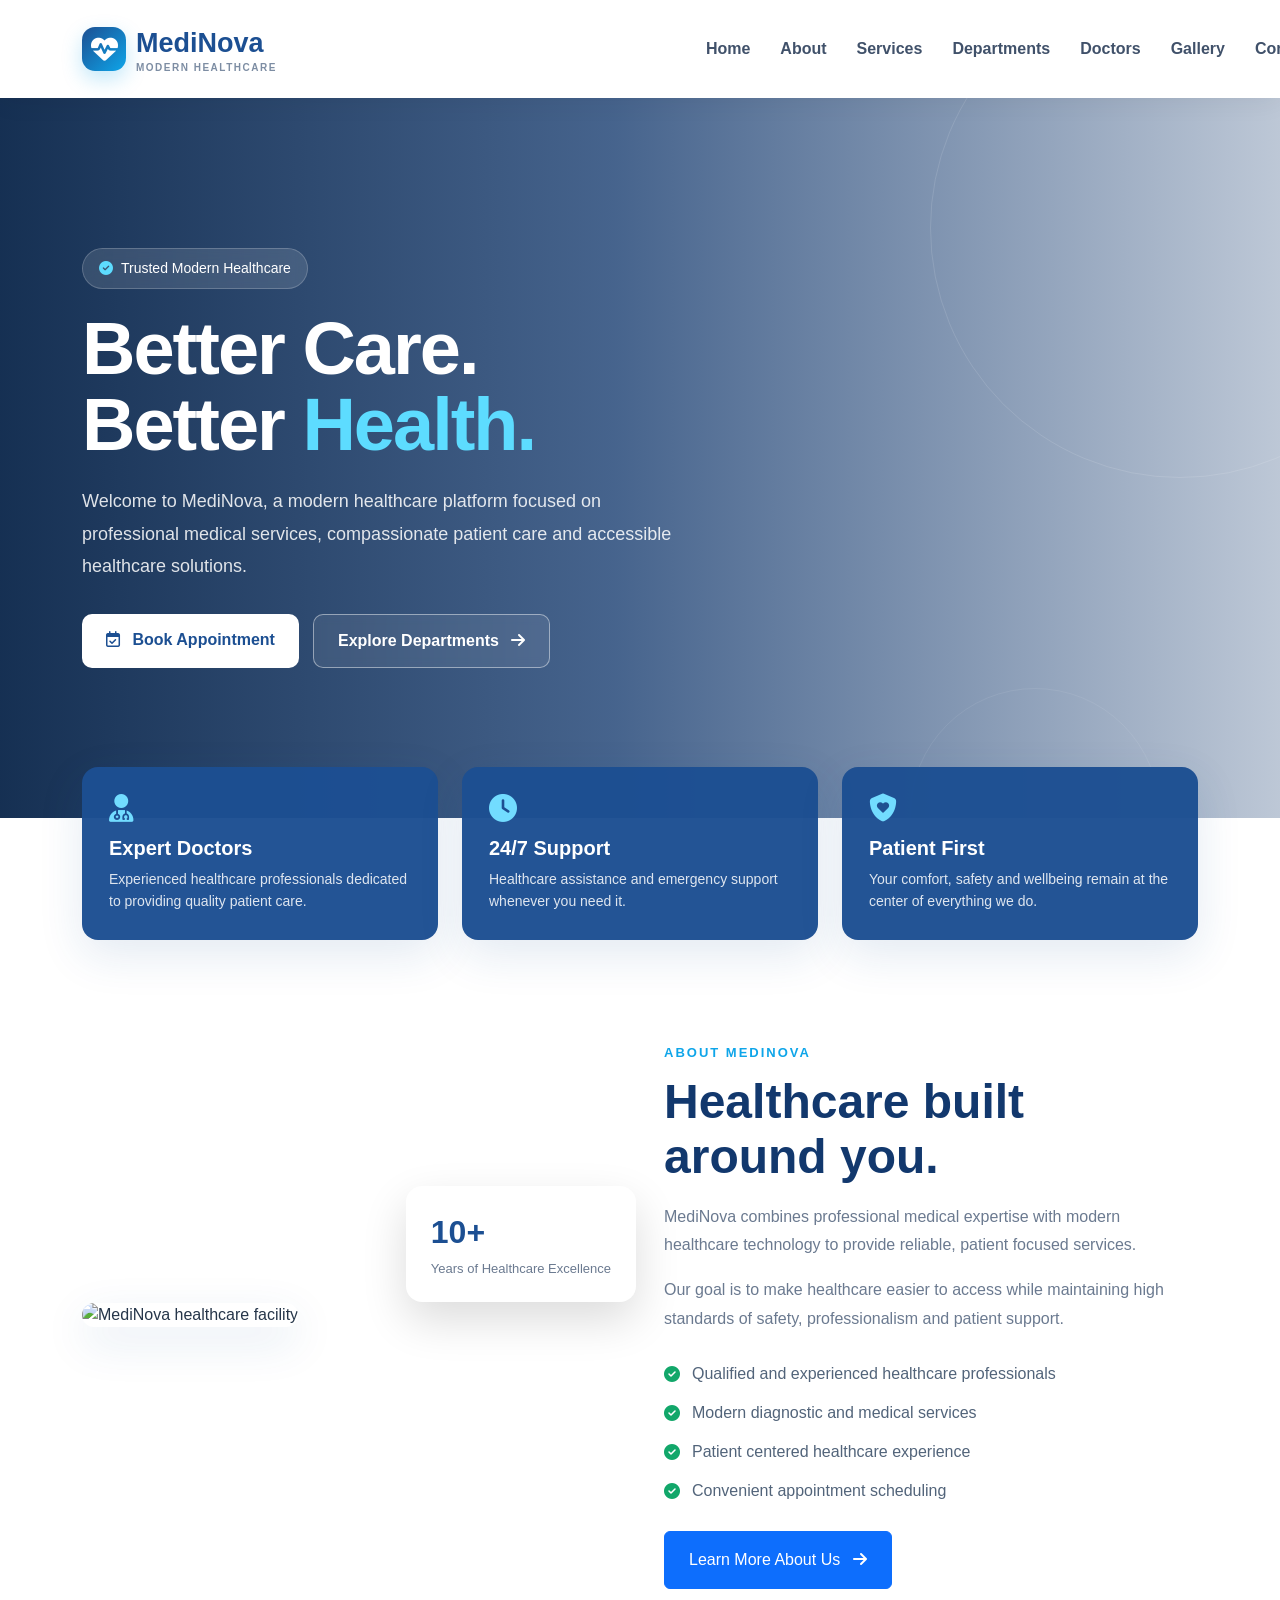
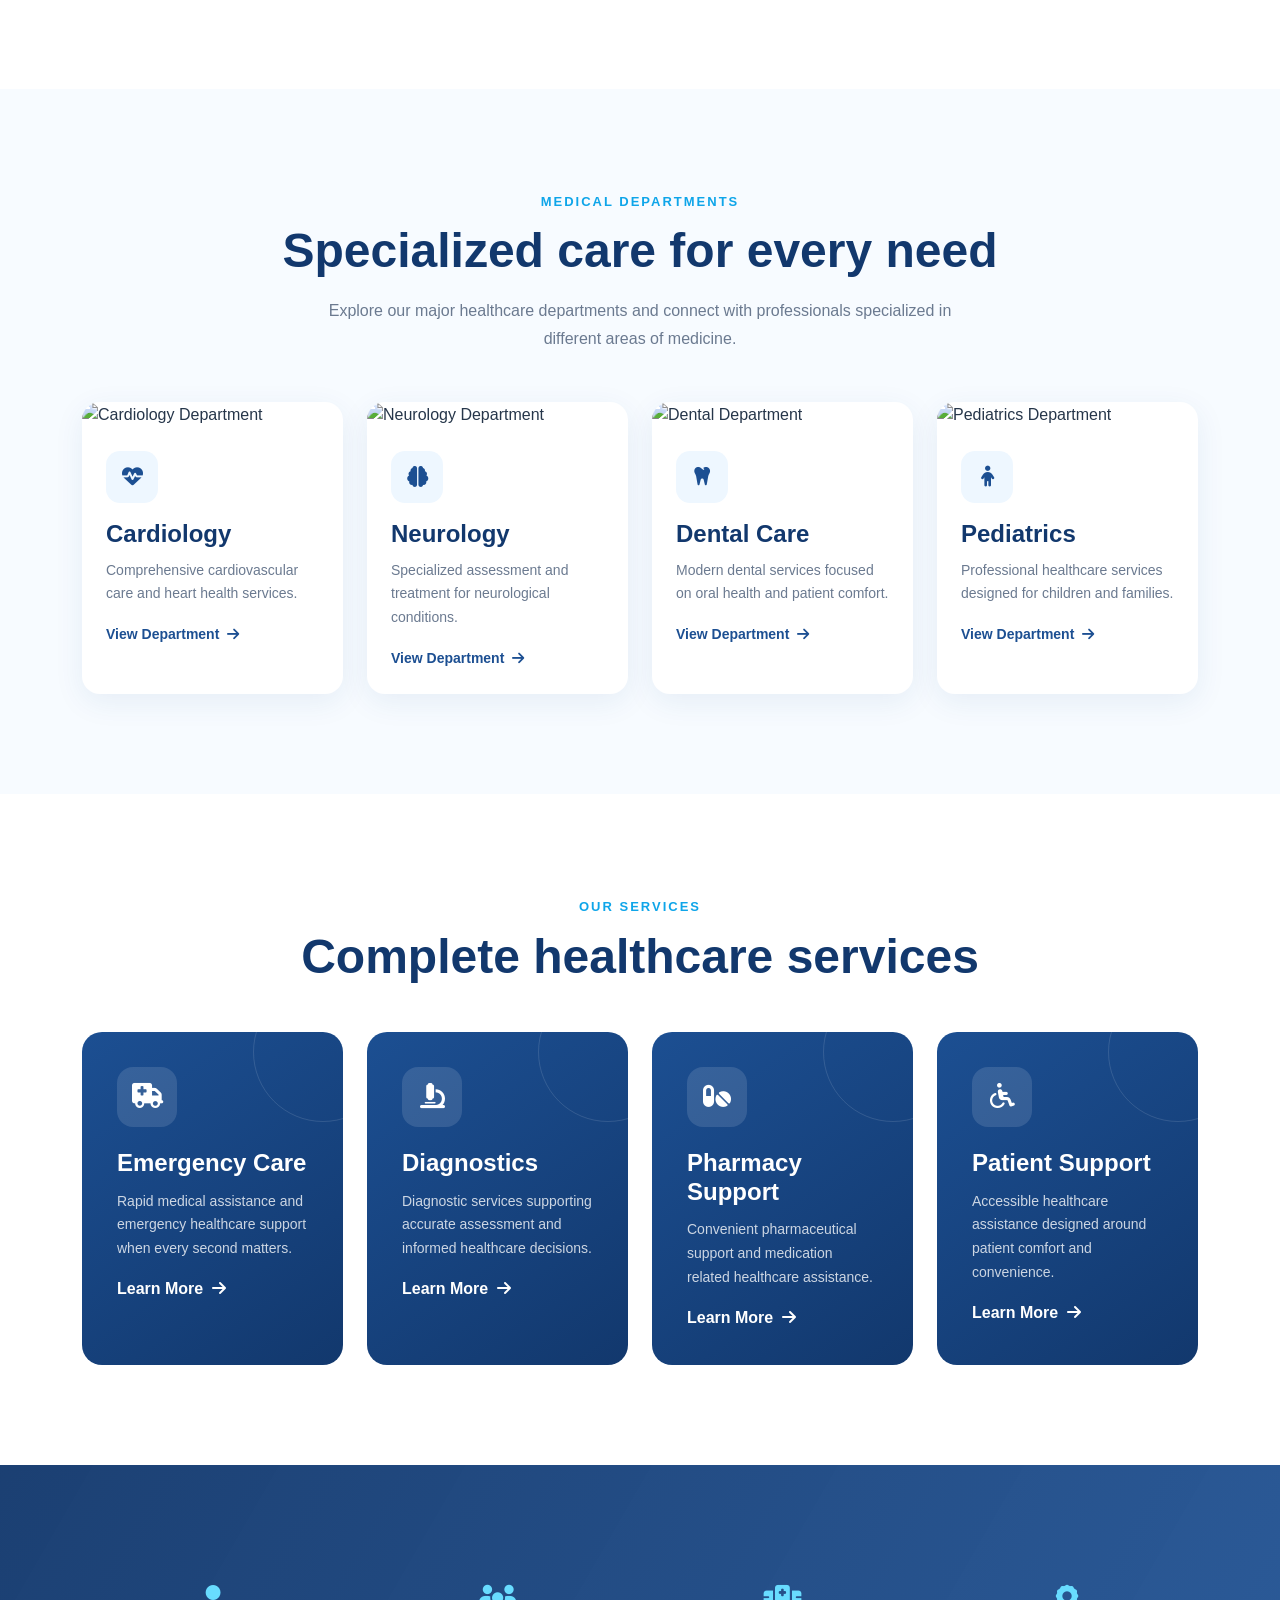
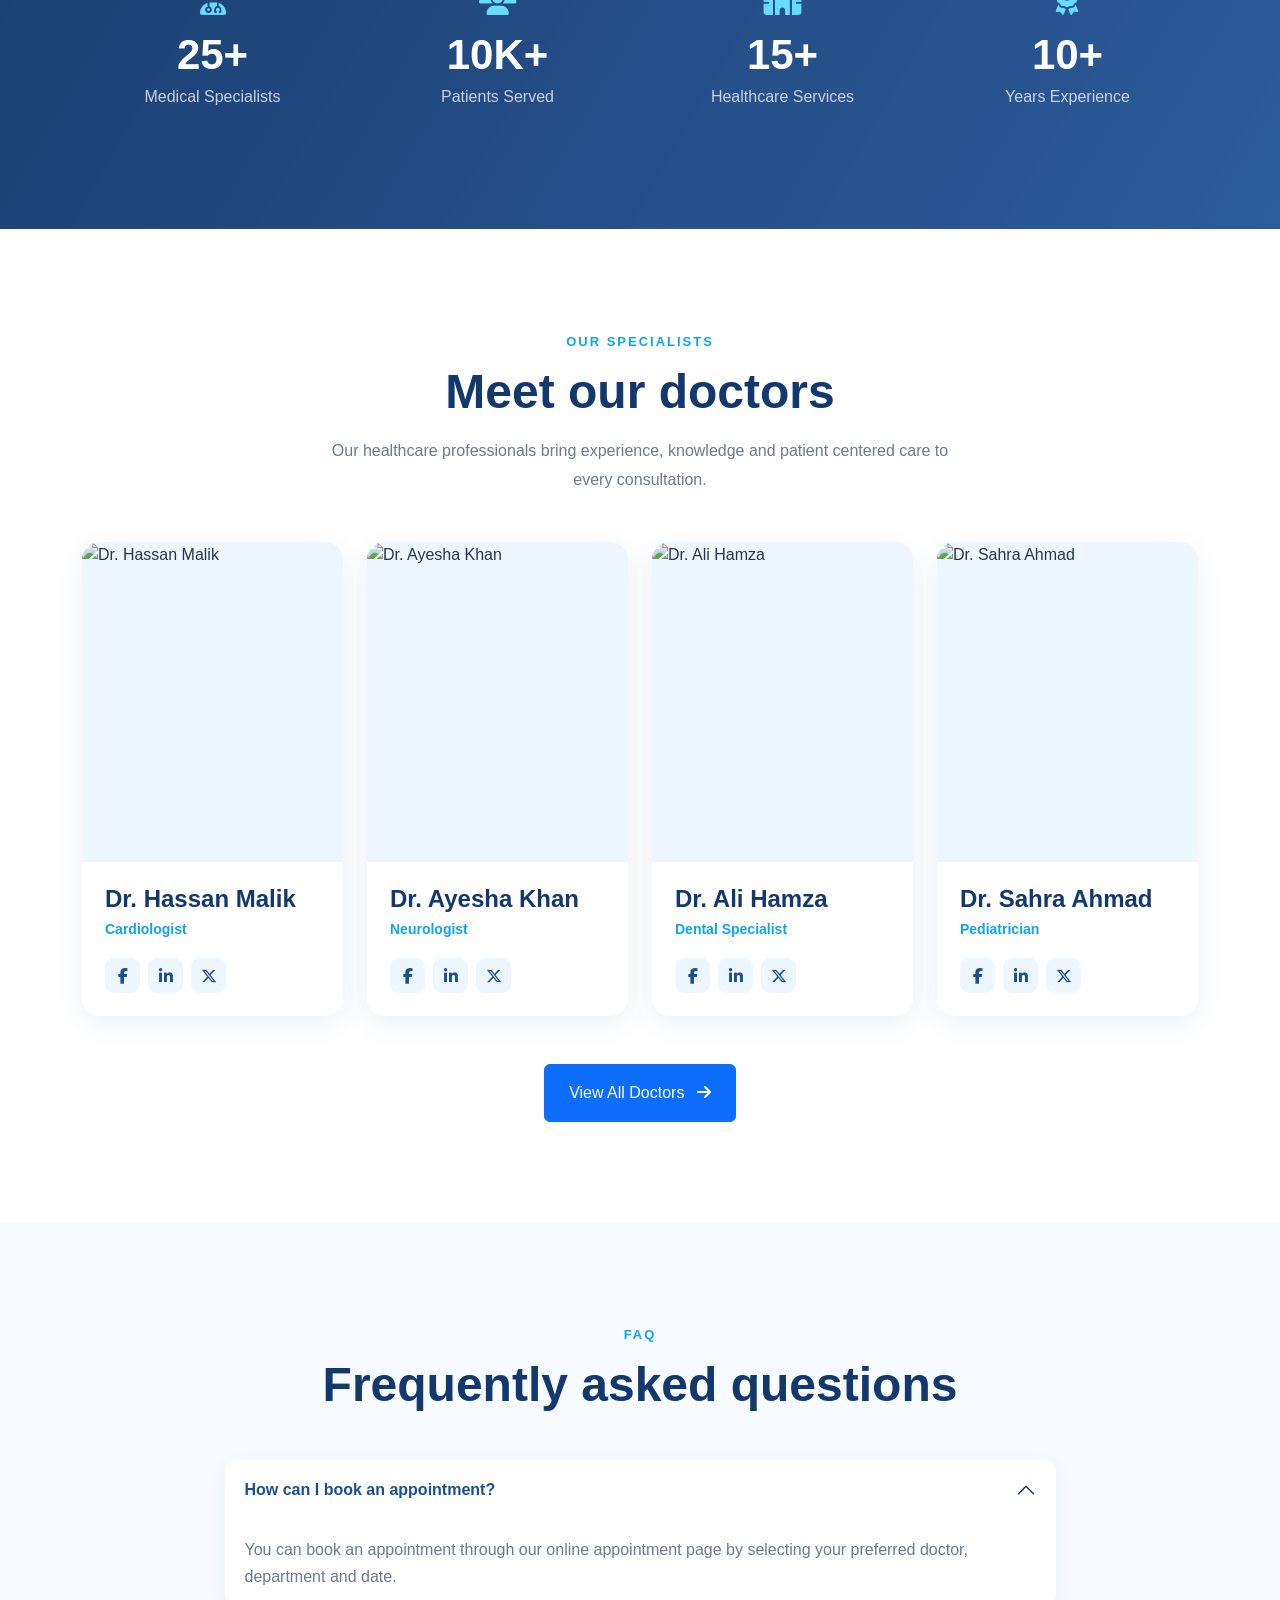
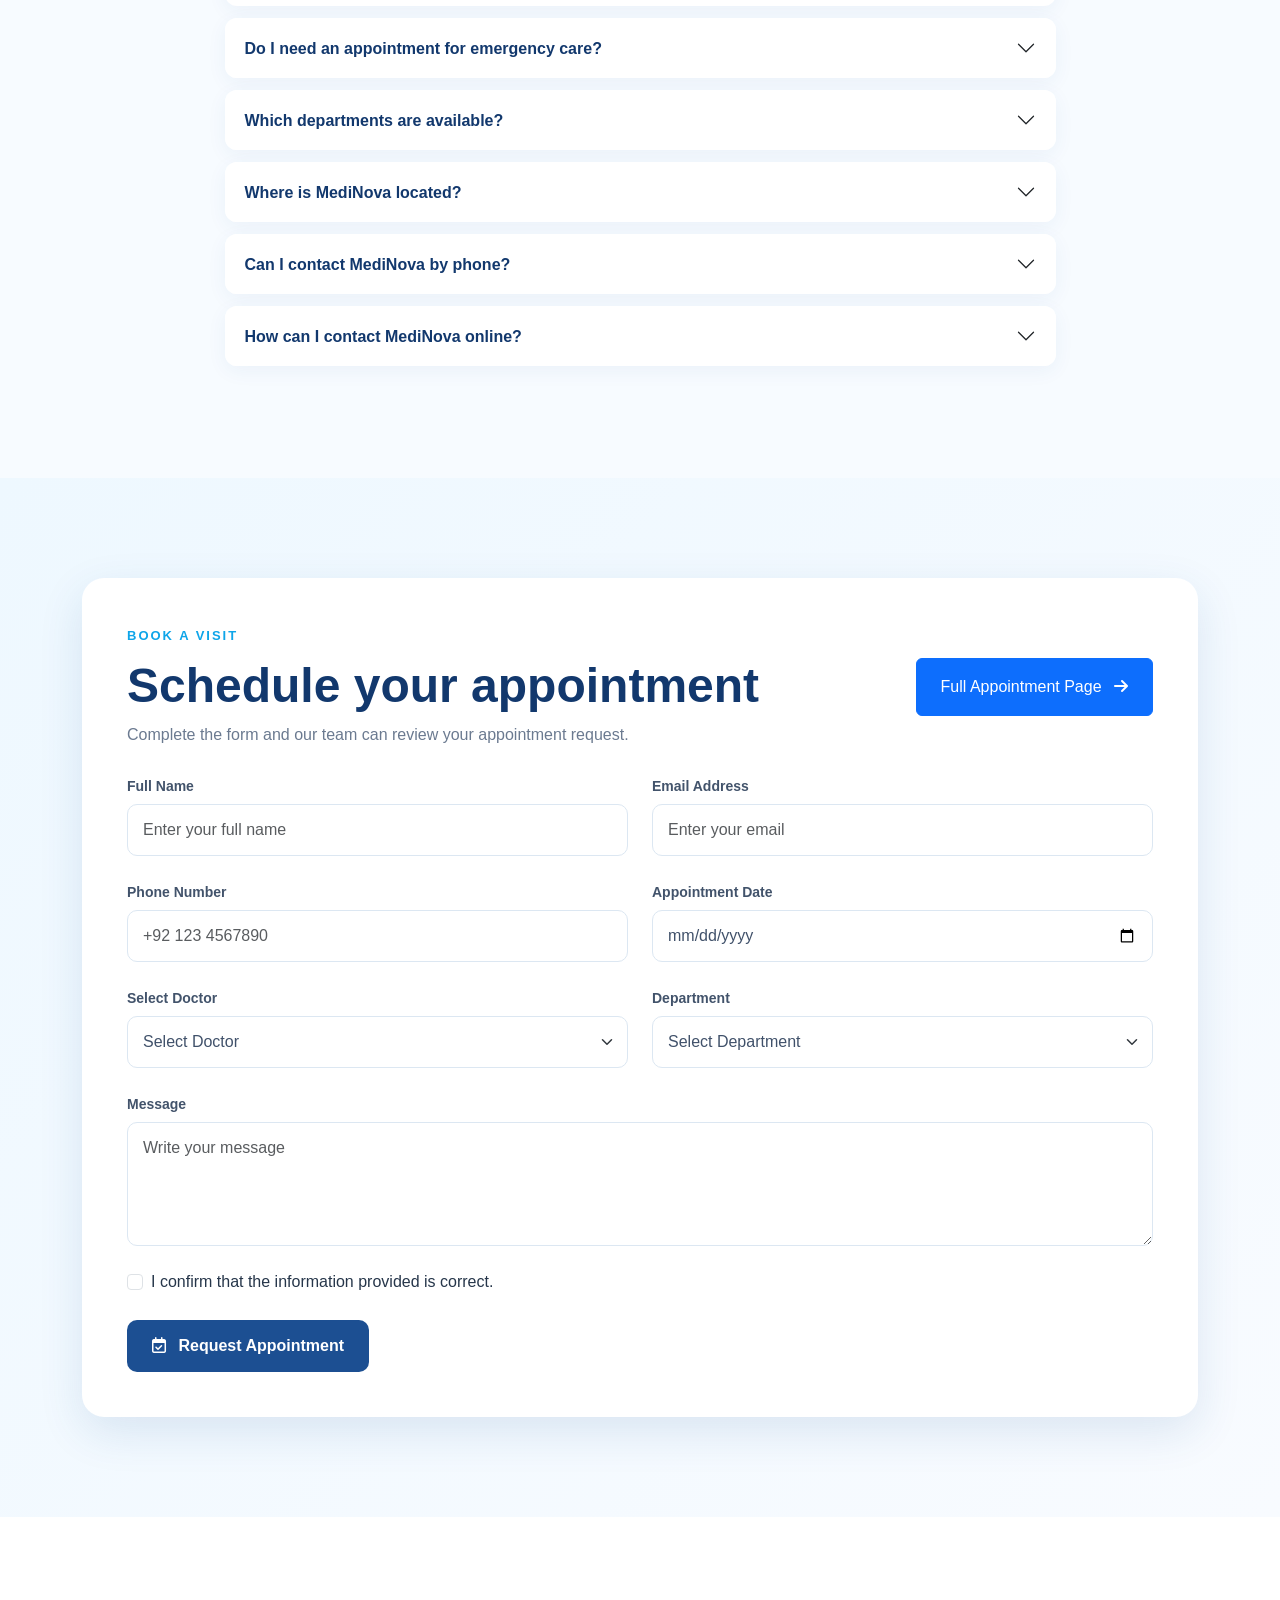
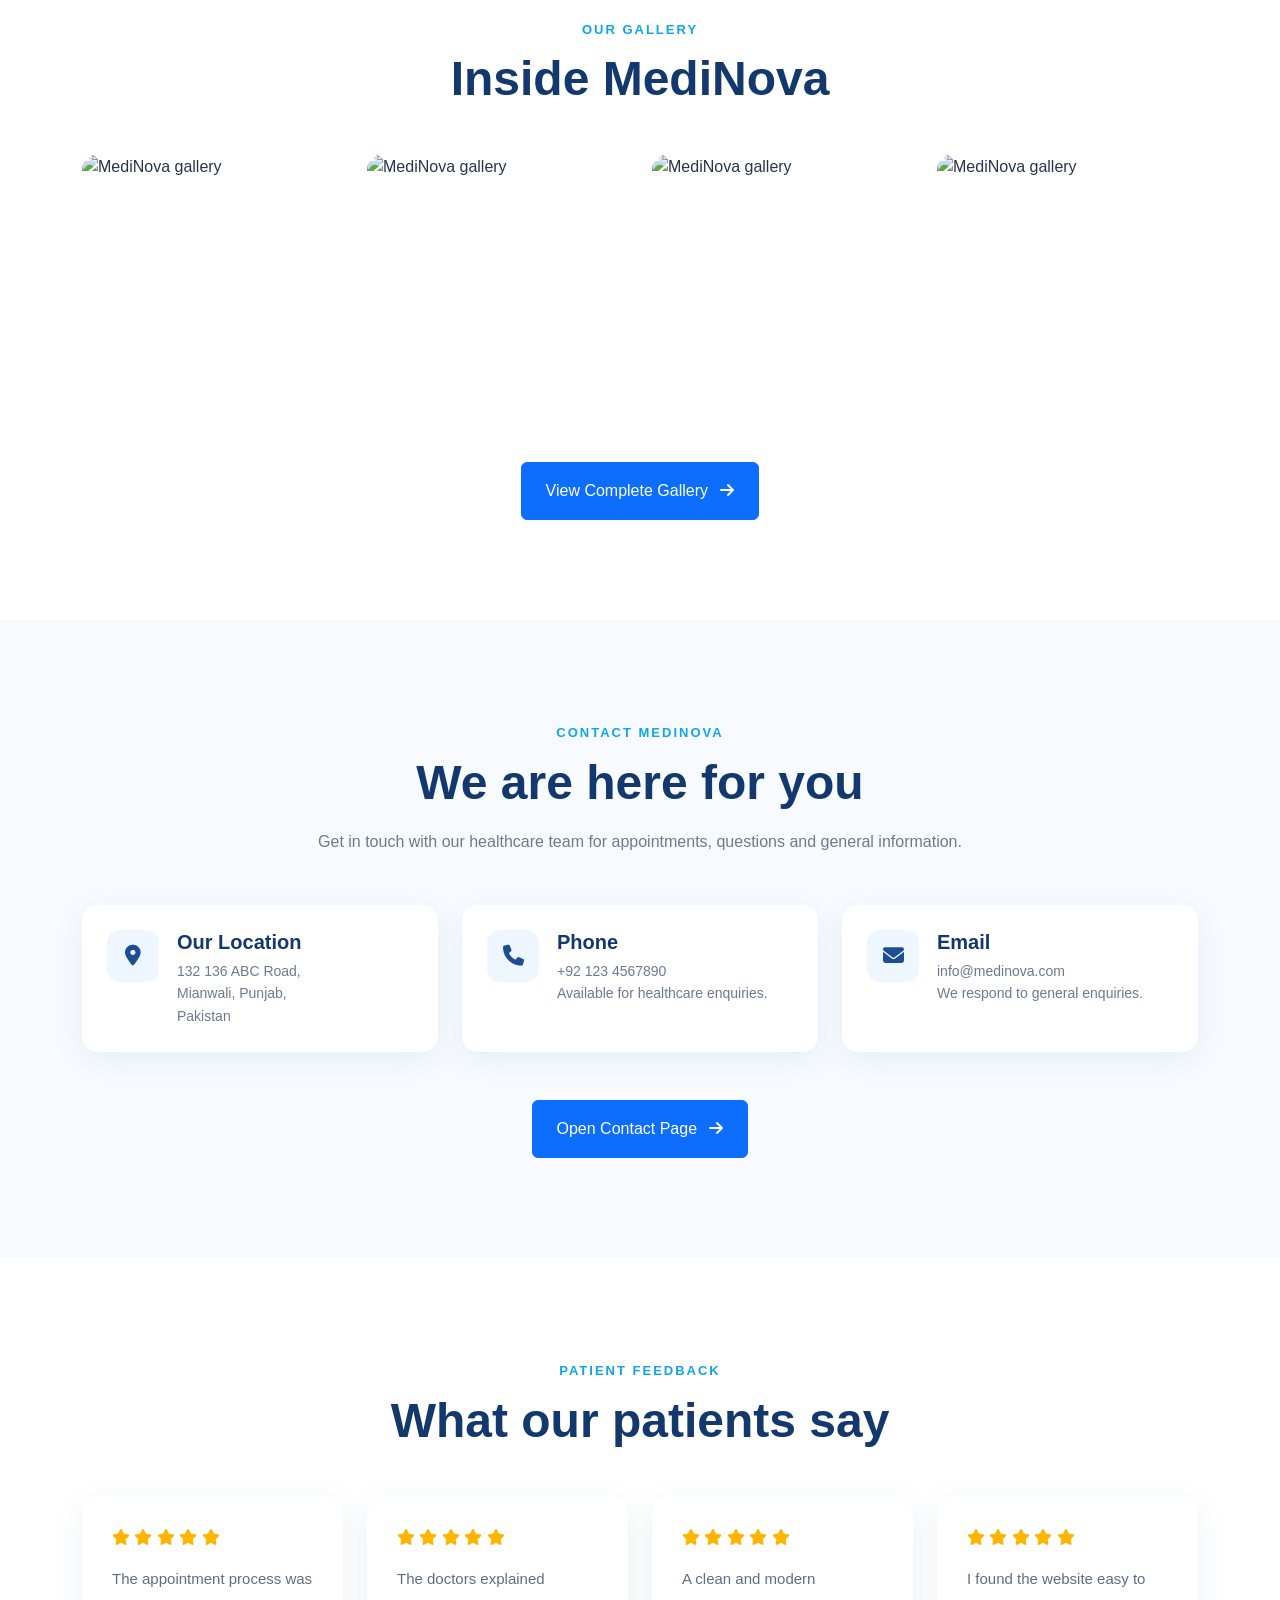
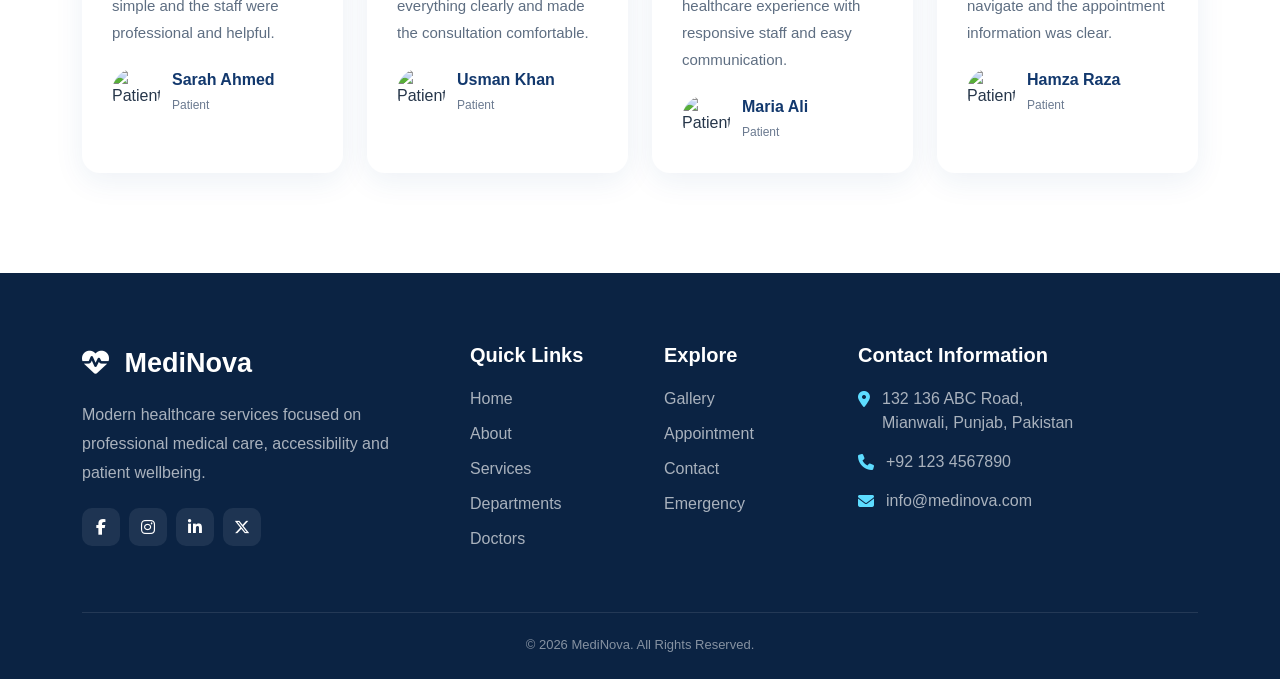
==== index.html @ da80a7ec "Add files via upload" ====
<!doctype html>
<html lang="en">

<head>
  <meta charset="utf-8">
  <meta name="viewport" content="width=device-width, initial-scale=1">

  <title>MediNova | Modern Healthcare & Medical Services</title>

  <link rel="stylesheet" href="./style.css">

  <!-- Bootstrap -->
  <link
    href="https://cdn.jsdelivr.net/npm/bootstrap@5.3.3/dist/css/bootstrap.min.css"
    rel="stylesheet">

  <!-- Font Awesome -->
  <link
    rel="stylesheet"
    href="https://cdnjs.cloudflare.com/ajax/libs/font-awesome/6.7.2/css/all.min.css">

  <style>
    :root {
      --primary: #1c4f92;
      --primary-dark: #12386d;
      --secondary: #0ea5e9;
      --light-blue: #eef7ff;
      --text: #26364a;
      --muted: #6b7a90;
      --white: #ffffff;
      --shadow: 0 15px 45px rgba(28, 79, 146, 0.12);
    }

    * {
      scroll-behavior: smooth;
    }

    body {
      font-family: Arial, Helvetica, sans-serif;
      color: var(--text);
      background: #fff;
      overflow-x: hidden;
    }

    a {
      text-decoration: none;
    }

    /* =========================
       NAVBAR
    ========================= */

    .navbar {
      background: rgba(255, 255, 255, 0.96);
      backdrop-filter: blur(15px);
      box-shadow: 0 4px 25px rgba(0, 0, 0, 0.06);
      padding: 14px 0;
      position: sticky;
      top: 0;
      z-index: 9999;
    }

    .navbar-brand {
      font-size: 27px;
      font-weight: 800;
      color: var(--primary) !important;
      display: flex;
      align-items: center;
      gap: 10px;
    }

    .navbar-brand i {
      width: 44px;
      height: 44px;
      display: flex;
      align-items: center;
      justify-content: center;
      background: linear-gradient(135deg, var(--primary), var(--secondary));
      color: white;
      border-radius: 13px;
      box-shadow: 0 8px 20px rgba(14, 165, 233, 0.25);
    }

    .brand-subtitle {
      display: block;
      font-size: 10px;
      color: #7d8da3;
      letter-spacing: 1.5px;
      text-transform: uppercase;
      margin-top: -4px;
    }

    .navbar-nav {
      align-items: center;
      gap: 4px;
    }

    .nav-link {
      color: #40516a !important;
      font-weight: 600;
      padding: 10px 13px !important;
      border-radius: 10px;
      transition: 0.3s;
    }

    .nav-link:hover {
      color: var(--primary) !important;
      background: var(--light-blue);
    }

    .nav-appointment {
      background: var(--primary);
      color: white !important;
      padding: 11px 18px !important;
      border-radius: 10px;
      margin-left: 6px;
      box-shadow: 0 8px 20px rgba(28, 79, 146, 0.2);
    }

    .nav-appointment:hover {
      background: var(--primary-dark);
      color: white !important;
      transform: translateY(-2px);
    }

    .navbar-toggler {
      border: 1px solid #d7e4f2;
      padding: 8px 10px;
    }

    .navbar-toggler:focus {
      box-shadow: none;
    }

    /* =========================
       HERO
    ========================= */

    .hero-section {
      min-height: 720px;
      position: relative;
      display: flex;
      align-items: center;
      background:
        linear-gradient(
          90deg,
          rgba(7, 35, 72, 0.94) 0%,
          rgba(18, 56, 109, 0.78) 48%,
          rgba(18, 56, 109, 0.28) 100%
        ),
        url("./images/hero.jpg") center center / cover no-repeat;
      overflow: hidden;
    }

    .hero-section::before {
      content: "";
      position: absolute;
      width: 500px;
      height: 500px;
      border: 1px solid rgba(255, 255, 255, 0.12);
      border-radius: 50%;
      right: -150px;
      top: -120px;
      animation: rotateCircle 20s linear infinite;
    }

    .hero-section::after {
      content: "";
      position: absolute;
      width: 250px;
      height: 250px;
      border: 1px solid rgba(255, 255, 255, 0.08);
      border-radius: 50%;
      right: 120px;
      bottom: -120px;
    }

    @keyframes rotateCircle {
      from {
        transform: rotate(0deg);
      }

      to {
        transform: rotate(360deg);
      }
    }

    .hero-content {
      position: relative;
      z-index: 3;
      max-width: 700px;
      color: white;
      animation: heroContent 1s ease;
    }

    @keyframes heroContent {
      from {
        opacity: 0;
        transform: translateY(35px);
      }

      to {
        opacity: 1;
        transform: translateY(0);
      }
    }

    .hero-badge {
      display: inline-flex;
      align-items: center;
      gap: 8px;
      background: rgba(255, 255, 255, 0.12);
      border: 1px solid rgba(255, 255, 255, 0.2);
      padding: 9px 16px;
      border-radius: 50px;
      margin-bottom: 22px;
      backdrop-filter: blur(10px);
      font-size: 14px;
    }

    .hero-badge i {
      color: #5ddcff;
    }

    .hero-title {
      font-size: clamp(42px, 6vw, 74px);
      line-height: 1.03;
      font-weight: 800;
      margin-bottom: 22px;
      letter-spacing: -2px;
    }

    .hero-title span {
      color: #5ddcff;
    }

    .hero-text {
      font-size: 18px;
      line-height: 1.8;
      color: rgba(255, 255, 255, 0.86);
      max-width: 620px;
      margin-bottom: 32px;
    }

    .hero-buttons {
      display: flex;
      flex-wrap: wrap;
      gap: 14px;
    }

    .btn-primary-custom {
      background: white;
      color: var(--primary);
      border: none;
      padding: 14px 24px;
      border-radius: 10px;
      font-weight: 700;
      transition: 0.3s;
    }

    .btn-primary-custom:hover {
      background: #eaf7ff;
      color: var(--primary-dark);
      transform: translateY(-3px);
    }

    .btn-outline-custom {
      background: rgba(255, 255, 255, 0.08);
      color: white;
      border: 1px solid rgba(255, 255, 255, 0.45);
      padding: 14px 24px;
      border-radius: 10px;
      font-weight: 700;
      transition: 0.3s;
      backdrop-filter: blur(5px);
    }

    .btn-outline-custom:hover {
      background: white;
      color: var(--primary);
      transform: translateY(-3px);
    }

    /* =========================
       HERO INFO CARDS
    ========================= */

    .hero-info-area {
      position: relative;
      z-index: 4;
      margin-top: -75px;
    }

    .hero-info-card {
      background: rgba(28, 79, 146, 0.97);
      color: white;
      padding: 27px;
      min-height: 150px;
      border-radius: 16px;
      box-shadow: var(--shadow);
      transition: 0.35s;
      height: 100%;
    }

    .hero-info-card:hover {
      transform: translateY(-8px);
      box-shadow: 0 22px 45px rgba(28, 79, 146, 0.22);
    }

    .hero-info-card i {
      font-size: 28px;
      margin-bottom: 14px;
      color: #72dcff;
    }

    .hero-info-card h5 {
      font-weight: 700;
      margin-bottom: 8px;
    }

    .hero-info-card p {
      margin: 0;
      opacity: 0.85;
      font-size: 14px;
      line-height: 1.6;
    }

    /* =========================
       GENERAL SECTIONS
    ========================= */

    .section-padding {
      padding: 100px 0;
    }

    .section-label {
      display: inline-block;
      color: var(--secondary);
      font-weight: 800;
      text-transform: uppercase;
      letter-spacing: 2px;
      font-size: 13px;
      margin-bottom: 12px;
    }

    .section-title {
      color: var(--primary-dark);
      font-size: clamp(32px, 4vw, 48px);
      font-weight: 800;
      line-height: 1.15;
      margin-bottom: 18px;
    }

    .section-text {
      color: var(--muted);
      line-height: 1.8;
      font-size: 16px;
    }

    /* =========================
       ABOUT
    ========================= */

    .about-image {
      position: relative;
    }

    .about-image img {
      width: 100%;
      height: 560px;
      object-fit: cover;
      border-radius: 22px;
      box-shadow: var(--shadow);
    }

    .experience-card {
      position: absolute;
      bottom: 25px;
      right: -20px;
      background: white;
      padding: 22px 25px;
      border-radius: 16px;
      box-shadow: 0 18px 45px rgba(0, 0, 0, 0.14);
    }

    .experience-card strong {
      display: block;
      color: var(--primary);
      font-size: 32px;
    }

    .experience-card span {
      color: var(--muted);
      font-size: 13px;
    }

    .about-list {
      list-style: none;
      padding: 0;
      margin: 28px 0;
    }

    .about-list li {
      display: flex;
      gap: 12px;
      margin-bottom: 15px;
      color: #52647a;
    }

    .about-list i {
      color: #12a76a;
      margin-top: 4px;
    }

    /* =========================
       DEPARTMENTS
    ========================= */

    .department-section {
      background: #f7fbff;
    }

    .department-card {
      background: white;
      border-radius: 18px;
      overflow: hidden;
      box-shadow: 0 8px 30px rgba(28, 79, 146, 0.08);
      transition: 0.35s;
      height: 100%;
    }

    .department-card:hover {
      transform: translateY(-10px);
      box-shadow: 0 20px 45px rgba(28, 79, 146, 0.15);
    }

    .department-card img {
      width: 100%;
      height: 220px;
      object-fit: cover;
    }

    .department-body {
      padding: 24px;
    }

    .department-icon {
      width: 52px;
      height: 52px;
      display: flex;
      align-items: center;
      justify-content: center;
      background: var(--light-blue);
      color: var(--primary);
      border-radius: 14px;
      font-size: 21px;
      margin-bottom: 17px;
    }

    .department-body h4 {
      font-weight: 800;
      color: var(--primary-dark);
      margin-bottom: 10px;
    }

    .department-body p {
      color: var(--muted);
      line-height: 1.7;
      font-size: 14px;
    }

    .read-more {
      color: var(--primary);
      font-weight: 700;
      font-size: 14px;
    }

    /* =========================
       SERVICES
    ========================= */

    .service-card {
      background: linear-gradient(145deg, #1c4f92, #12386d);
      color: white;
      padding: 35px;
      border-radius: 20px;
      min-height: 260px;
      transition: 0.35s;
      position: relative;
      overflow: hidden;
      height: 100%;
    }

    .service-card::before {
      content: "";
      position: absolute;
      width: 140px;
      height: 140px;
      border: 1px solid rgba(255, 255, 255, 0.12);
      border-radius: 50%;
      right: -50px;
      top: -50px;
    }

    .service-card:hover {
      transform: translateY(-8px);
      box-shadow: 0 20px 45px rgba(28, 79, 146, 0.22);
    }

    .service-icon {
      width: 60px;
      height: 60px;
      border-radius: 16px;
      background: rgba(255, 255, 255, 0.12);
      display: flex;
      align-items: center;
      justify-content: center;
      font-size: 25px;
      margin-bottom: 22px;
    }

    .service-card h4 {
      font-weight: 800;
      margin-bottom: 12px;
    }

    .service-card p {
      color: rgba(255, 255, 255, 0.78);
      line-height: 1.7;
      font-size: 14px;
    }

    /* =========================
       DOCTORS
    ========================= */

    .doctor-card {
      background: white;
      border-radius: 18px;
      overflow: hidden;
      box-shadow: 0 8px 30px rgba(28, 79, 146, 0.08);
      transition: 0.35s;
      height: 100%;
    }

    .doctor-card:hover {
      transform: translateY(-8px);
      box-shadow: 0 20px 45px rgba(28, 79, 146, 0.16);
    }

    .doctor-image {
      height: 320px;
      overflow: hidden;
      background: #eef6ff;
    }

    .doctor-image img {
      width: 100%;
      height: 100%;
      object-fit: cover;
      transition: 0.5s;
    }

    .doctor-card:hover .doctor-image img {
      transform: scale(1.06);
    }

    .doctor-body {
      padding: 23px;
    }

    .doctor-body h4 {
      color: var(--primary-dark);
      font-weight: 800;
      margin-bottom: 5px;
    }

    .doctor-specialty {
      color: var(--secondary);
      font-size: 14px;
      font-weight: 700;
    }

    .doctor-social {
      margin-top: 18px;
      display: flex;
      gap: 8px;
    }

    .doctor-social a {
      width: 35px;
      height: 35px;
      display: flex;
      align-items: center;
      justify-content: center;
      border-radius: 9px;
      background: var(--light-blue);
      color: var(--primary);
      transition: 0.3s;
    }

    .doctor-social a:hover {
      background: var(--primary);
      color: white;
    }

    /* =========================
       STATS
    ========================= */

    .stats-section {
      background:
        linear-gradient(
          120deg,
          rgba(18, 56, 109, 0.96),
          rgba(28, 79, 146, 0.93)
        ),
        url("./images/hero.jpg") center / cover;
      color: white;
    }

    .stat-box {
      text-align: center;
      padding: 20px;
    }

    .stat-box i {
      font-size: 30px;
      color: #68dcff;
      margin-bottom: 15px;
    }

    .stat-box h2 {
      font-size: 42px;
      font-weight: 800;
      margin-bottom: 5px;
    }

    .stat-box p {
      margin: 0;
      color: rgba(255, 255, 255, 0.75);
    }

    /* =========================
       FAQ
    ========================= */

    .faq-section {
      background: #f7fbff;
    }

    .accordion-item {
      border: none;
      margin-bottom: 12px;
      border-radius: 12px !important;
      overflow: hidden;
      box-shadow: 0 5px 20px rgba(28, 79, 146, 0.06);
    }

    .accordion-button {
      padding: 20px;
      font-weight: 700;
      color: var(--primary-dark);
      background: white;
    }

    .accordion-button:not(.collapsed) {
      color: var(--primary);
      background: white;
      box-shadow: none;
    }

    .accordion-button:focus {
      box-shadow: none;
    }

    .accordion-body {
      color: var(--muted);
      line-height: 1.7;
    }

    /* =========================
       APPOINTMENT
    ========================= */

    .appointment-section {
      background: linear-gradient(135deg, #eef8ff, #f8fbff);
    }

    .appointment-box {
      background: white;
      border-radius: 22px;
      padding: 45px;
      box-shadow: var(--shadow);
    }

    .form-control,
    .form-select {
      border: 1px solid #dce7f2;
      padding: 13px 15px;
      border-radius: 10px;
      color: #40516a;
    }

    .form-control:focus,
    .form-select:focus {
      border-color: var(--secondary);
      box-shadow: 0 0 0 4px rgba(14, 165, 233, 0.08);
    }

    .form-label {
      font-size: 14px;
      font-weight: 700;
      color: #42536b;
      margin-bottom: 7px;
    }

    .submit-btn {
      border: none;
      background: var(--primary);
      color: white;
      padding: 14px 25px;
      border-radius: 10px;
      font-weight: 700;
      transition: 0.3s;
    }

    .submit-btn:hover {
      background: var(--primary-dark);
      transform: translateY(-2px);
    }

    /* =========================
       GALLERY
    ========================= */

    .gallery-item {
      position: relative;
      overflow: hidden;
      border-radius: 16px;
      height: 260px;
    }

    .gallery-item img {
      width: 100%;
      height: 100%;
      object-fit: cover;
      transition: 0.5s;
    }

    .gallery-overlay {
      position: absolute;
      inset: 0;
      background: rgba(18, 56, 109, 0.7);
      display: flex;
      align-items: center;
      justify-content: center;
      opacity: 0;
      transition: 0.35s;
    }

    .gallery-overlay i {
      color: white;
      font-size: 28px;
    }

    .gallery-item:hover img {
      transform: scale(1.08);
    }

    .gallery-item:hover .gallery-overlay {
      opacity: 1;
    }

    /* =========================
       CONTACT
    ========================= */

    .contact-card {
      padding: 25px;
      background: white;
      border-radius: 16px;
      box-shadow: 0 8px 30px rgba(28, 79, 146, 0.08);
      height: 100%;
      display: flex;
      gap: 18px;
    }

    .contact-icon {
      min-width: 52px;
      width: 52px;
      height: 52px;
      border-radius: 13px;
      background: var(--light-blue);
      color: var(--primary);
      display: flex;
      align-items: center;
      justify-content: center;
      font-size: 21px;
    }

    .contact-card h5 {
      color: var(--primary-dark);
      font-weight: 800;
      margin-bottom: 6px;
    }

    .contact-card p {
      color: var(--muted);
      margin: 0;
      line-height: 1.6;
      font-size: 14px;
    }

    /* =========================
       TESTIMONIALS
    ========================= */

    .testimonial-card {
      background: white;
      padding: 30px;
      border-radius: 18px;
      box-shadow: 0 8px 30px rgba(28, 79, 146, 0.08);
      height: 100%;
    }

    .stars {
      color: #ffb400;
      margin-bottom: 15px;
    }

    .testimonial-text {
      color: #5e6e82;
      line-height: 1.8;
      font-size: 15px;
    }

    .reviewer {
      display: flex;
      align-items: center;
      gap: 12px;
      margin-top: 22px;
    }

    .reviewer img {
      width: 48px;
      height: 48px;
      border-radius: 50%;
      object-fit: cover;
    }

    .reviewer strong {
      color: var(--primary-dark);
      display: block;
    }

    .reviewer span {
      font-size: 12px;
      color: var(--muted);
    }

    /* =========================
       FOOTER
    ========================= */

    footer {
      background: #0b2343;
      color: white;
      padding: 70px 0 25px;
    }

    .footer-brand {
      font-size: 27px;
      font-weight: 800;
      margin-bottom: 18px;
    }

    .footer-text {
      color: rgba(255, 255, 255, 0.65);
      line-height: 1.8;
      max-width: 360px;
    }

    .footer-title {
      font-weight: 800;
      margin-bottom: 20px;
    }

    .footer-links {
      list-style: none;
      padding: 0;
      margin: 0;
    }

    .footer-links li {
      margin-bottom: 11px;
    }

    .footer-links a {
      color: rgba(255, 255, 255, 0.65);
      transition: 0.3s;
    }

    .footer-links a:hover {
      color: #5ddcff;
      padding-left: 4px;
    }

    .footer-contact {
      display: flex;
      gap: 12px;
      margin-bottom: 15px;
      color: rgba(255, 255, 255, 0.65);
    }

    .footer-contact i {
      color: #5ddcff;
      margin-top: 4px;
    }

    .social-links {
      display: flex;
      gap: 9px;
      margin-top: 20px;
    }

    .social-links a {
      width: 38px;
      height: 38px;
      display: flex;
      align-items: center;
      justify-content: center;
      background: rgba(255, 255, 255, 0.08);
      color: white;
      border-radius: 10px;
      transition: 0.3s;
    }

    .social-links a:hover {
      background: var(--secondary);
      transform: translateY(-3px);
    }

    .copyright {
      border-top: 1px solid rgba(255, 255, 255, 0.1);
      margin-top: 50px;
      padding-top: 22px;
      color: rgba(255, 255, 255, 0.5);
      font-size: 13px;
    }

    /* =========================
       ANIMATION
    ========================= */

    .reveal {
      opacity: 0;
      transform: translateY(25px);
      transition: 0.8s ease;
    }

    .reveal.show {
      opacity: 1;
      transform: translateY(0);
    }

    /* =========================
       RESPONSIVE
    ========================= */

    @media (max-width: 991px) {
      .navbar-nav {
        padding-top: 15px;
      }

      .nav-appointment {
        display: inline-block;
        margin: 8px 0 0;
      }

      .hero-section {
        min-height: 650px;
      }

      .hero-info-area {
        margin-top: 35px;
      }

      .about-image img {
        height: 450px;
      }

      .experience-card {
        right: 15px;
      }
    }

    @media (max-width: 767px) {
      .section-padding {
        padding: 70px 0;
      }

      .hero-section {
        min-height: 650px;
        background-position: 60% center;
      }

      .hero-title {
        font-size: 44px;
      }

      .hero-text {
        font-size: 16px;
      }

      .hero-buttons {
        flex-direction: column;
        align-items: stretch;
      }

      .hero-buttons a {
        text-align: center;
      }

      .appointment-box {
        padding: 25px;
      }

      .about-image img {
        height: 350px;
      }

      .experience-card {
        right: 10px;
        bottom: 10px;
      }

      .doctor-image {
        height: 280px;
      }
    }
  </style>
</head>

<body>

  <!-- =========================
       NAVBAR
  ========================= -->

  <nav class="navbar navbar-expand-lg">
    <div class="container">

      <a class="navbar-brand" href="./index.html">
        <i class="fa-solid fa-heart-pulse"></i>

        <span>
          MediNova
          <small class="brand-subtitle">Modern Healthcare</small>
        </span>
      </a>

      <button
        class="navbar-toggler"
        type="button"
        data-bs-toggle="collapse"
        data-bs-target="#mainNavbar"
        aria-controls="mainNavbar"
        aria-expanded="false"
        aria-label="Toggle navigation">

        <span class="navbar-toggler-icon"></span>
      </button>

      <div class="collapse navbar-collapse" id="mainNavbar">

        <ul class="navbar-nav ms-auto">

          <li class="nav-item">
            <a class="nav-link" href="./index.html">Home</a>
          </li>

          <li class="nav-item">
            <a class="nav-link" href="./about.html">About</a>
          </li>

          <li class="nav-item">
            <a class="nav-link" href="./service.html">Services</a>
          </li>

          <li class="nav-item">
            <a class="nav-link" href="./departments.html">Departments</a>
          </li>

          <li class="nav-item">
            <a class="nav-link" href="./doctors.html">Doctors</a>
          </li>

          <li class="nav-item">
            <a class="nav-link" href="./gallery.html">Gallery</a>
          </li>

          <li class="nav-item">
            <a class="nav-link" href="./contact.html">Contact</a>
          </li>

          <li class="nav-item">
            <a class="nav-link nav-appointment" href="./appointment.html">
              <i class="fa-regular fa-calendar-check me-1"></i>
              Appointment
            </a>
          </li>

        </ul>

      </div>
    </div>
  </nav>


  <!-- =========================
       HERO
  ========================= -->

  <section class="hero-section">

    <div class="container">

      <div class="hero-content">

        <div class="hero-badge">
          <i class="fa-solid fa-circle-check"></i>
          Trusted Modern Healthcare
        </div>

        <h1 class="hero-title">
          Better Care.<br>
          Better <span>Health.</span>
        </h1>

        <p class="hero-text">
          Welcome to MediNova, a modern healthcare platform focused on
          professional medical services, compassionate patient care and
          accessible healthcare solutions.
        </p>

        <div class="hero-buttons">

          <a href="./appointment.html" class="btn-primary-custom">
            <i class="fa-regular fa-calendar-check me-2"></i>
            Book Appointment
          </a>

          <a href="./departments.html" class="btn-outline-custom">
            Explore Departments
            <i class="fa-solid fa-arrow-right ms-2"></i>
          </a>

        </div>

      </div>

    </div>

  </section>


  <!-- =========================
       HERO INFO
  ========================= -->

  <section class="hero-info-area">

    <div class="container">

      <div class="row g-4">

        <div class="col-lg-4 col-md-6 reveal">

          <div class="hero-info-card">

            <i class="fa-solid fa-user-doctor"></i>

            <h5>Expert Doctors</h5>

            <p>
              Experienced healthcare professionals dedicated to
              providing quality patient care.
            </p>

          </div>

        </div>


        <div class="col-lg-4 col-md-6 reveal">

          <div class="hero-info-card">

            <i class="fa-solid fa-clock"></i>

            <h5>24/7 Support</h5>

            <p>
              Healthcare assistance and emergency support whenever
              you need it.
            </p>

          </div>

        </div>


        <div class="col-lg-4 col-md-12 reveal">

          <div class="hero-info-card">

            <i class="fa-solid fa-shield-heart"></i>

            <h5>Patient First</h5>

            <p>
              Your comfort, safety and wellbeing remain at the center
              of everything we do.
            </p>

          </div>

        </div>

      </div>

    </div>

  </section>


  <!-- =========================
       ABOUT
  ========================= -->

  <section class="section-padding">

    <div class="container">

      <div class="row align-items-center g-5">

        <div class="col-lg-6 reveal">

          <div class="about-image">

            <img
              src="./images/about.jpg"
              alt="MediNova healthcare facility">

            <div class="experience-card">
              <strong>10+</strong>
              <span>Years of Healthcare Excellence</span>
            </div>

          </div>

        </div>


        <div class="col-lg-6 reveal">

          <span class="section-label">About MediNova</span>

          <h2 class="section-title">
            Healthcare built around you.
          </h2>

          <p class="section-text">
            MediNova combines professional medical expertise with
            modern healthcare technology to provide reliable,
            patient focused services.
          </p>

          <p class="section-text">
            Our goal is to make healthcare easier to access while
            maintaining high standards of safety, professionalism
            and patient support.
          </p>

          <ul class="about-list">

            <li>
              <i class="fa-solid fa-circle-check"></i>
              Qualified and experienced healthcare professionals
            </li>

            <li>
              <i class="fa-solid fa-circle-check"></i>
              Modern diagnostic and medical services
            </li>

            <li>
              <i class="fa-solid fa-circle-check"></i>
              Patient centered healthcare experience
            </li>

            <li>
              <i class="fa-solid fa-circle-check"></i>
              Convenient appointment scheduling
            </li>

          </ul>

          <a href="./about.html" class="btn btn-primary px-4 py-3">
            Learn More About Us
            <i class="fa-solid fa-arrow-right ms-2"></i>
          </a>

        </div>

      </div>

    </div>

  </section>


  <!-- =========================
       DEPARTMENTS
  ========================= -->

  <section class="section-padding department-section">

    <div class="container">

      <div class="text-center mb-5 reveal">

        <span class="section-label">Medical Departments</span>

        <h2 class="section-title">
          Specialized care for every need
        </h2>

        <p class="section-text mx-auto" style="max-width: 650px;">
          Explore our major healthcare departments and connect
          with professionals specialized in different areas of medicine.
        </p>

      </div>


      <div class="row g-4">

        <!-- Cardiology -->

        <div class="col-lg-3 col-md-6 reveal">

          <div class="department-card">

            <img
              src="./images/cardiology.jpg"
              alt="Cardiology Department">

            <div class="department-body">

              <div class="department-icon">
                <i class="fa-solid fa-heart-pulse"></i>
              </div>

              <h4>Cardiology</h4>

              <p>
                Comprehensive cardiovascular care and heart health
                services.
              </p>

              <a href="./departments.html" class="read-more">
                View Department
                <i class="fa-solid fa-arrow-right ms-1"></i>
              </a>

            </div>

          </div>

        </div>


        <!-- Neurology -->

        <div class="col-lg-3 col-md-6 reveal">

          <div class="department-card">

            <img
              src="./images/Neuro.jpg"
              alt="Neurology Department">

            <div class="department-body">

              <div class="department-icon">
                <i class="fa-solid fa-brain"></i>
              </div>

              <h4>Neurology</h4>

              <p>
                Specialized assessment and treatment for neurological
                conditions.
              </p>

              <a href="./departments.html" class="read-more">
                View Department
                <i class="fa-solid fa-arrow-right ms-1"></i>
              </a>

            </div>

          </div>

        </div>


        <!-- Dental -->

        <div class="col-lg-3 col-md-6 reveal">

          <div class="department-card">

            <img
              src="./images/dental.jpg"
              alt="Dental Department">

            <div class="department-body">

              <div class="department-icon">
                <i class="fa-solid fa-tooth"></i>
              </div>

              <h4>Dental Care</h4>

              <p>
                Modern dental services focused on oral health and
                patient comfort.
              </p>

              <a href="./departments.html" class="read-more">
                View Department
                <i class="fa-solid fa-arrow-right ms-1"></i>
              </a>

            </div>

          </div>

        </div>


        <!-- Pediatrics -->

        <div class="col-lg-3 col-md-6 reveal">

          <div class="department-card">

            <img
              src="./images/Pediatrics.jpg"
              alt="Pediatrics Department">

            <div class="department-body">

              <div class="department-icon">
                <i class="fa-solid fa-child"></i>
              </div>

              <h4>Pediatrics</h4>

              <p>
                Professional healthcare services designed for
                children and families.
              </p>

              <a href="./departments.html" class="read-more">
                View Department
                <i class="fa-solid fa-arrow-right ms-1"></i>
              </a>

            </div>

          </div>

        </div>

      </div>

    </div>

  </section>


  <!-- =========================
       SERVICES
  ========================= -->

  <section class="section-padding">

    <div class="container">

      <div class="text-center mb-5 reveal">

        <span class="section-label">Our Services</span>

        <h2 class="section-title">
          Complete healthcare services
        </h2>

      </div>


      <div class="row g-4">

        <div class="col-lg-3 col-md-6 reveal">

          <div class="service-card">

            <div class="service-icon">
              <i class="fa-solid fa-truck-medical"></i>
            </div>

            <h4>Emergency Care</h4>

            <p>
              Rapid medical assistance and emergency healthcare
              support when every second matters.
            </p>

            <a href="./service.html" class="text-white fw-bold">
              Learn More
              <i class="fa-solid fa-arrow-right ms-1"></i>
            </a>

          </div>

        </div>


        <div class="col-lg-3 col-md-6 reveal">

          <div class="service-card">

            <div class="service-icon">
              <i class="fa-solid fa-microscope"></i>
            </div>

            <h4>Diagnostics</h4>

            <p>
              Diagnostic services supporting accurate assessment
              and informed healthcare decisions.
            </p>

            <a href="./service.html" class="text-white fw-bold">
              Learn More
              <i class="fa-solid fa-arrow-right ms-1"></i>
            </a>

          </div>

        </div>


        <div class="col-lg-3 col-md-6 reveal">

          <div class="service-card">

            <div class="service-icon">
              <i class="fa-solid fa-pills"></i>
            </div>

            <h4>Pharmacy Support</h4>

            <p>
              Convenient pharmaceutical support and medication
              related healthcare assistance.
            </p>

            <a href="./service.html" class="text-white fw-bold">
              Learn More
              <i class="fa-solid fa-arrow-right ms-1"></i>
            </a>

          </div>

        </div>


        <div class="col-lg-3 col-md-6 reveal">

          <div class="service-card">

            <div class="service-icon">
              <i class="fa-solid fa-wheelchair"></i>
            </div>

            <h4>Patient Support</h4>

            <p>
              Accessible healthcare assistance designed around
              patient comfort and convenience.
            </p>

            <a href="./service.html" class="text-white fw-bold">
              Learn More
              <i class="fa-solid fa-arrow-right ms-1"></i>
            </a>

          </div>

        </div>

      </div>

    </div>

  </section>


  <!-- =========================
       STATS
  ========================= -->

  <section class="section-padding stats-section">

    <div class="container">

      <div class="row g-4">

        <div class="col-lg-3 col-6 reveal">

          <div class="stat-box">

            <i class="fa-solid fa-user-doctor"></i>

            <h2>25+</h2>

            <p>Medical Specialists</p>

          </div>

        </div>


        <div class="col-lg-3 col-6 reveal">

          <div class="stat-box">

            <i class="fa-solid fa-users"></i>

            <h2>10K+</h2>

            <p>Patients Served</p>

          </div>

        </div>


        <div class="col-lg-3 col-6 reveal">

          <div class="stat-box">

            <i class="fa-solid fa-hospital"></i>

            <h2>15+</h2>

            <p>Healthcare Services</p>

          </div>

        </div>


        <div class="col-lg-3 col-6 reveal">

          <div class="stat-box">

            <i class="fa-solid fa-award"></i>

            <h2>10+</h2>

            <p>Years Experience</p>

          </div>

        </div>

      </div>

    </div>

  </section>


  <!-- =========================
       DOCTORS
  ========================= -->

  <section class="section-padding">

    <div class="container">

      <div class="text-center mb-5 reveal">

        <span class="section-label">Our Specialists</span>

        <h2 class="section-title">
          Meet our doctors
        </h2>

        <p class="section-text mx-auto" style="max-width: 650px;">
          Our healthcare professionals bring experience,
          knowledge and patient centered care to every consultation.
        </p>

      </div>


      <div class="row g-4">

        <div class="col-lg-3 col-md-6 reveal">

          <div class="doctor-card">

            <div class="doctor-image">

              <img
                src="./images/doctors-1.jpg"
                alt="Dr. Hassan Malik">

            </div>

            <div class="doctor-body">

              <h4>Dr. Hassan Malik</h4>

              <div class="doctor-specialty">
                Cardiologist
              </div>

              <div class="doctor-social">

                <a href="#">
                  <i class="fa-brands fa-facebook-f"></i>
                </a>

                <a href="#">
                  <i class="fa-brands fa-linkedin-in"></i>
                </a>

                <a href="#">
                  <i class="fa-brands fa-x-twitter"></i>
                </a>

              </div>

            </div>

          </div>

        </div>


        <div class="col-lg-3 col-md-6 reveal">

          <div class="doctor-card">

            <div class="doctor-image">

              <img
                src="./images/doctors-2.jpg"
                alt="Dr. Ayesha Khan">

            </div>

            <div class="doctor-body">

              <h4>Dr. Ayesha Khan</h4>

              <div class="doctor-specialty">
                Neurologist
              </div>

              <div class="doctor-social">

                <a href="#">
                  <i class="fa-brands fa-facebook-f"></i>
                </a>

                <a href="#">
                  <i class="fa-brands fa-linkedin-in"></i>
                </a>

                <a href="#">
                  <i class="fa-brands fa-x-twitter"></i>
                </a>

              </div>

            </div>

          </div>

        </div>


        <div class="col-lg-3 col-md-6 reveal">

          <div class="doctor-card">

            <div class="doctor-image">

              <img
                src="./images/doctors-3.jpg"
                alt="Dr. Ali Hamza">

            </div>

            <div class="doctor-body">

              <h4>Dr. Ali Hamza</h4>

              <div class="doctor-specialty">
                Dental Specialist
              </div>

              <div class="doctor-social">

                <a href="#">
                  <i class="fa-brands fa-facebook-f"></i>
                </a>

                <a href="#">
                  <i class="fa-brands fa-linkedin-in"></i>
                </a>

                <a href="#">
                  <i class="fa-brands fa-x-twitter"></i>
                </a>

              </div>

            </div>

          </div>

        </div>


        <div class="col-lg-3 col-md-6 reveal">

          <div class="doctor-card">

            <div class="doctor-image">

              <img
                src="./images/doctors-4.jpg"
                alt="Dr. Sahra Ahmad">

            </div>

            <div class="doctor-body">

              <h4>Dr. Sahra Ahmad</h4>

              <div class="doctor-specialty">
                Pediatrician
              </div>

              <div class="doctor-social">

                <a href="#">
                  <i class="fa-brands fa-facebook-f"></i>
                </a>

                <a href="#">
                  <i class="fa-brands fa-linkedin-in"></i>
                </a>

                <a href="#">
                  <i class="fa-brands fa-x-twitter"></i>
                </a>

              </div>

            </div>

          </div>

        </div>

      </div>


      <div class="text-center mt-5">

        <a href="./doctors.html" class="btn btn-primary px-4 py-3">
          View All Doctors
          <i class="fa-solid fa-arrow-right ms-2"></i>
        </a>

      </div>

    </div>

  </section>


  <!-- =========================
       FAQ
  ========================= -->

  <section class="section-padding faq-section">

    <div class="container">

      <div class="row justify-content-center">

        <div class="col-lg-9">

          <div class="text-center mb-5 reveal">

            <span class="section-label">FAQ</span>

            <h2 class="section-title">
              Frequently asked questions
            </h2>

          </div>


          <div class="accordion" id="faqAccordion">

            <div class="accordion-item reveal">

              <h2 class="accordion-header">

                <button
                  class="accordion-button"
                  type="button"
                  data-bs-toggle="collapse"
                  data-bs-target="#faqOne">

                  How can I book an appointment?

                </button>

              </h2>

              <div
                id="faqOne"
                class="accordion-collapse collapse show"
                data-bs-parent="#faqAccordion">

                <div class="accordion-body">

                  You can book an appointment through our online
                  appointment page by selecting your preferred
                  doctor, department and date.

                </div>

              </div>

            </div>


            <div class="accordion-item reveal">

              <h2 class="accordion-header">

                <button
                  class="accordion-button collapsed"
                  type="button"
                  data-bs-toggle="collapse"
                  data-bs-target="#faqTwo">

                  Do I need an appointment for emergency care?

                </button>

              </h2>

              <div
                id="faqTwo"
                class="accordion-collapse collapse"
                data-bs-parent="#faqAccordion">

                <div class="accordion-body">

                  Emergency cases should seek immediate medical
                  assistance rather than waiting for a routine appointment.

                </div>

              </div>

            </div>


            <div class="accordion-item reveal">

              <h2 class="accordion-header">

                <button
                  class="accordion-button collapsed"
                  type="button"
                  data-bs-toggle="collapse"
                  data-bs-target="#faqThree">

                  Which departments are available?

                </button>

              </h2>

              <div
                id="faqThree"
                class="accordion-collapse collapse"
                data-bs-parent="#faqAccordion">

                <div class="accordion-body">

                  MediNova currently presents Cardiology, Neurology,
                  Dental Care and Pediatrics along with supporting
                  healthcare services.

                </div>

              </div>

            </div>


            <div class="accordion-item reveal">

              <h2 class="accordion-header">

                <button
                  class="accordion-button collapsed"
                  type="button"
                  data-bs-toggle="collapse"
                  data-bs-target="#faqFour">

                  Where is MediNova located?

                </button>

              </h2>

              <div
                id="faqFour"
                class="accordion-collapse collapse"
                data-bs-parent="#faqAccordion">

                <div class="accordion-body">

                  MediNova is located at 132 136 ABC Road,
                  Mianwali, Punjab, Pakistan.

                </div>

              </div>

            </div>


            <div class="accordion-item reveal">

              <h2 class="accordion-header">

                <button
                  class="accordion-button collapsed"
                  type="button"
                  data-bs-toggle="collapse"
                  data-bs-target="#faqFive">

                  Can I contact MediNova by phone?

                </button>

              </h2>

              <div
                id="faqFive"
                class="accordion-collapse collapse"
                data-bs-parent="#faqAccordion">

                <div class="accordion-body">

                  Yes. You can contact MediNova at
                  +92 123 4567890.

                </div>

              </div>

            </div>


            <div class="accordion-item reveal">

              <h2 class="accordion-header">

                <button
                  class="accordion-button collapsed"
                  type="button"
                  data-bs-toggle="collapse"
                  data-bs-target="#faqSix">

                  How can I contact MediNova online?

                </button>

              </h2>

              <div
                id="faqSix"
                class="accordion-collapse collapse"
                data-bs-parent="#faqAccordion">

                <div class="accordion-body">

                  You can contact the MediNova team through the
                  contact page or email info@medinova.com.

                </div>

              </div>

            </div>

          </div>

        </div>

      </div>

    </div>

  </section>


  <!-- =========================
       APPOINTMENT
  ========================= -->

  <section class="section-padding appointment-section">

    <div class="container">

      <div class="appointment-box reveal">

        <div class="row align-items-center mb-4">

          <div class="col-lg-8">

            <span class="section-label">Book a Visit</span>

            <h2 class="section-title mb-2">
              Schedule your appointment
            </h2>

            <p class="section-text mb-0">
              Complete the form and our team can review your
              appointment request.
            </p>

          </div>

          <div class="col-lg-4 text-lg-end mt-3 mt-lg-0">

            <a
              href="./appointment.html"
              class="btn btn-primary px-4 py-3">

              Full Appointment Page
              <i class="fa-solid fa-arrow-right ms-2"></i>

            </a>

          </div>

        </div>


        <form id="appointmentForm">

          <div class="row g-4">

            <div class="col-md-6">

              <label class="form-label">
                Full Name
              </label>

              <input
                type="text"
                class="form-control"
                placeholder="Enter your full name"
                required>

            </div>


            <div class="col-md-6">

              <label class="form-label">
                Email Address
              </label>

              <input
                type="email"
                class="form-control"
                placeholder="Enter your email"
                required>

            </div>


            <div class="col-md-6">

              <label class="form-label">
                Phone Number
              </label>

              <input
                type="tel"
                class="form-control"
                placeholder="+92 123 4567890"
                required>

            </div>


            <div class="col-md-6">

              <label class="form-label">
                Appointment Date
              </label>

              <input
                type="date"
                class="form-control"
                required>

            </div>


            <div class="col-md-6">

              <label class="form-label">
                Select Doctor
              </label>

              <select class="form-select" required>

                <option value="">
                  Select Doctor
                </option>

                <option>
                  Dr. Hassan Malik
                </option>

                <option>
                  Dr. Ayesha Khan
                </option>

                <option>
                  Dr. Ali Hamza
                </option>

                <option>
                  Dr. Sahra Ahmad
                </option>

              </select>

            </div>


            <div class="col-md-6">

              <label class="form-label">
                Department
              </label>

              <select class="form-select" required>

                <option value="">
                  Select Department
                </option>

                <option>
                  Cardiology
                </option>

                <option>
                  Neurology
                </option>

                <option>
                  Dental Care
                </option>

                <option>
                  Pediatrics
                </option>

              </select>

            </div>


            <div class="col-12">

              <label class="form-label">
                Message
              </label>

              <textarea
                class="form-control"
                rows="4"
                placeholder="Write your message"></textarea>

            </div>


            <div class="col-12">

              <div class="form-check">

                <input
                  class="form-check-input"
                  type="checkbox"
                  id="agree"
                  required>

                <label
                  class="form-check-label"
                  for="agree">

                  I confirm that the information provided is correct.

                </label>

              </div>

            </div>


            <div class="col-12">

              <button
                type="submit"
                class="submit-btn">

                <i class="fa-regular fa-calendar-check me-2"></i>
                Request Appointment

              </button>

            </div>

          </div>

        </form>

      </div>

    </div>

  </section>


  <!-- =========================
       GALLERY
  ========================= -->

  <section class="section-padding">

    <div class="container">

      <div class="text-center mb-5 reveal">

        <span class="section-label">Our Gallery</span>

        <h2 class="section-title">
          Inside MediNova
        </h2>

      </div>


      <div class="row g-4">

        <div class="col-lg-3 col-md-6 reveal">

          <div class="gallery-item">

            <img src="./images/gallery-1.jpg" alt="MediNova gallery">

            <div class="gallery-overlay">
              <i class="fa-solid fa-magnifying-glass-plus"></i>
            </div>

          </div>

        </div>


        <div class="col-lg-3 col-md-6 reveal">

          <div class="gallery-item">

            <img src="./images/gallery-2.jpg" alt="MediNova gallery">

            <div class="gallery-overlay">
              <i class="fa-solid fa-magnifying-glass-plus"></i>
            </div>

          </div>

        </div>


        <div class="col-lg-3 col-md-6 reveal">

          <div class="gallery-item">

            <img src="./images/gallery-3.jpg" alt="MediNova gallery">

            <div class="gallery-overlay">
              <i class="fa-solid fa-magnifying-glass-plus"></i>
            </div>

          </div>

        </div>


        <div class="col-lg-3 col-md-6 reveal">

          <div class="gallery-item">

            <img src="./images/gallery-4.jpg" alt="MediNova gallery">

            <div class="gallery-overlay">
              <i class="fa-solid fa-magnifying-glass-plus"></i>
            </div>

          </div>

        </div>

      </div>


      <div class="text-center mt-5">

        <a
          href="./gallery.html"
          class="btn btn-primary px-4 py-3">

          View Complete Gallery
          <i class="fa-solid fa-arrow-right ms-2"></i>

        </a>

      </div>

    </div>

  </section>


  <!-- =========================
       CONTACT
  ========================= -->

  <section class="section-padding department-section">

    <div class="container">

      <div class="text-center mb-5 reveal">

        <span class="section-label">Contact MediNova</span>

        <h2 class="section-title">
          We are here for you
        </h2>

        <p class="section-text mx-auto" style="max-width: 650px;">
          Get in touch with our healthcare team for appointments,
          questions and general information.
        </p>

      </div>


      <div class="row g-4">

        <div class="col-lg-4 reveal">

          <div class="contact-card">

            <div class="contact-icon">
              <i class="fa-solid fa-location-dot"></i>
            </div>

            <div>

              <h5>Our Location</h5>

              <p>
                132 136 ABC Road,<br>
                Mianwali, Punjab,<br>
                Pakistan
              </p>

            </div>

          </div>

        </div>


        <div class="col-lg-4 reveal">

          <div class="contact-card">

            <div class="contact-icon">
              <i class="fa-solid fa-phone"></i>
            </div>

            <div>

              <h5>Phone</h5>

              <p>
                +92 123 4567890<br>
                Available for healthcare enquiries.
              </p>

            </div>

          </div>

        </div>


        <div class="col-lg-4 reveal">

          <div class="contact-card">

            <div class="contact-icon">
              <i class="fa-solid fa-envelope"></i>
            </div>

            <div>

              <h5>Email</h5>

              <p>
                info@medinova.com<br>
                We respond to general enquiries.
              </p>

            </div>

          </div>

        </div>

      </div>


      <div class="text-center mt-5">

        <a
          href="./contact.html"
          class="btn btn-primary px-4 py-3">

          Open Contact Page
          <i class="fa-solid fa-arrow-right ms-2"></i>

        </a>

      </div>

    </div>

  </section>


  <!-- =========================
       TESTIMONIALS
  ========================= -->

  <section class="section-padding">

    <div class="container">

      <div class="text-center mb-5 reveal">

        <span class="section-label">Patient Feedback</span>

        <h2 class="section-title">
          What our patients say
        </h2>

      </div>


      <div class="row g-4">

        <div class="col-lg-3 col-md-6 reveal">

          <div class="testimonial-card">

            <div class="stars">
              <i class="fa-solid fa-star"></i>
              <i class="fa-solid fa-star"></i>
              <i class="fa-solid fa-star"></i>
              <i class="fa-solid fa-star"></i>
              <i class="fa-solid fa-star"></i>
            </div>

            <p class="testimonial-text">
              The appointment process was simple and the staff
              were professional and helpful.
            </p>

            <div class="reviewer">

              <img src="./images/review1.jpg" alt="Patient">

              <div>
                <strong>Sarah Ahmed</strong>
                <span>Patient</span>
              </div>

            </div>

          </div>

        </div>


        <div class="col-lg-3 col-md-6 reveal">

          <div class="testimonial-card">

            <div class="stars">
              <i class="fa-solid fa-star"></i>
              <i class="fa-solid fa-star"></i>
              <i class="fa-solid fa-star"></i>
              <i class="fa-solid fa-star"></i>
              <i class="fa-solid fa-star"></i>
            </div>

            <p class="testimonial-text">
              The doctors explained everything clearly and made
              the consultation comfortable.
            </p>

            <div class="reviewer">

              <img src="./images/review2.jpg" alt="Patient">

              <div>
                <strong>Usman Khan</strong>
                <span>Patient</span>
              </div>

            </div>

          </div>

        </div>


        <div class="col-lg-3 col-md-6 reveal">

          <div class="testimonial-card">

            <div class="stars">
              <i class="fa-solid fa-star"></i>
              <i class="fa-solid fa-star"></i>
              <i class="fa-solid fa-star"></i>
              <i class="fa-solid fa-star"></i>
              <i class="fa-solid fa-star"></i>
            </div>

            <p class="testimonial-text">
              A clean and modern healthcare experience with
              responsive staff and easy communication.
            </p>

            <div class="reviewer">

              <img src="./images/review3.jpg" alt="Patient">

              <div>
                <strong>Maria Ali</strong>
                <span>Patient</span>
              </div>

            </div>

          </div>

        </div>


        <div class="col-lg-3 col-md-6 reveal">

          <div class="testimonial-card">

            <div class="stars">
              <i class="fa-solid fa-star"></i>
              <i class="fa-solid fa-star"></i>
              <i class="fa-solid fa-star"></i>
              <i class="fa-solid fa-star"></i>
              <i class="fa-solid fa-star"></i>
            </div>

            <p class="testimonial-text">
              I found the website easy to navigate and the
              appointment information was clear.
            </p>

            <div class="reviewer">

              <img src="./images/review4.jpg" alt="Patient">

              <div>
                <strong>Hamza Raza</strong>
                <span>Patient</span>
              </div>

            </div>

          </div>

        </div>

      </div>

    </div>

  </section>


  <!-- =========================
       FOOTER
  ========================= -->

  <footer>

    <div class="container">

      <div class="row g-5">

        <div class="col-lg-4">

          <div class="footer-brand">
            <i class="fa-solid fa-heart-pulse me-2"></i>
            MediNova
          </div>

          <p class="footer-text">
            Modern healthcare services focused on professional
            medical care, accessibility and patient wellbeing.
          </p>

          <div class="social-links">

            <a href="#">
              <i class="fa-brands fa-facebook-f"></i>
            </a>

            <a href="#">
              <i class="fa-brands fa-instagram"></i>
            </a>

            <a href="#">
              <i class="fa-brands fa-linkedin-in"></i>
            </a>

            <a href="#">
              <i class="fa-brands fa-x-twitter"></i>
            </a>

          </div>

        </div>


        <div class="col-lg-2 col-md-6">

          <h5 class="footer-title">
            Quick Links
          </h5>

          <ul class="footer-links">

            <li>
              <a href="./index.html">Home</a>
            </li>

            <li>
              <a href="./about.html">About</a>
            </li>

            <li>
              <a href="./service.html">Services</a>
            </li>

            <li>
              <a href="./departments.html">Departments</a>
            </li>

            <li>
              <a href="./doctors.html">Doctors</a>
            </li>

          </ul>

        </div>


        <div class="col-lg-2 col-md-6">

          <h5 class="footer-title">
            Explore
          </h5>

          <ul class="footer-links">

            <li>
              <a href="./gallery.html">Gallery</a>
            </li>

            <li>
              <a href="./appointment.html">Appointment</a>
            </li>

            <li>
              <a href="./contact.html">Contact</a>
            </li>

            <li>
              <a href="./service.html">Emergency</a>
            </li>

          </ul>

        </div>


        <div class="col-lg-4">

          <h5 class="footer-title">
            Contact Information
          </h5>

          <div class="footer-contact">

            <i class="fa-solid fa-location-dot"></i>

            <span>
              132 136 ABC Road,<br>
              Mianwali, Punjab, Pakistan
            </span>

          </div>


          <div class="footer-contact">

            <i class="fa-solid fa-phone"></i>

            <span>
              +92 123 4567890
            </span>

          </div>


          <div class="footer-contact">

            <i class="fa-solid fa-envelope"></i>

            <span>
              info@medinova.com
            </span>

          </div>

        </div>

      </div>


      <div class="copyright text-center">

        © 2026 MediNova. All Rights Reserved.

      </div>

    </div>

  </footer>


  <!-- Bootstrap JS -->

  <script
    src="https://cdn.jsdelivr.net/npm/bootstrap@5.3.3/dist/js/bootstrap.bundle.min.js">
  </script>


  <!-- =========================
       JAVASCRIPT
  ========================= -->

  <script>

    /* Appointment Demo */

    const appointmentForm =
      document.getElementById("appointmentForm");

    if (appointmentForm) {

      appointmentForm.addEventListener("submit", function (event) {

        event.preventDefault();

        alert(
          "Appointment request submitted successfully. Our MediNova team will contact you."
        );

        appointmentForm.reset();

      });

    }


    /* Scroll Reveal */

    const revealElements =
      document.querySelectorAll(".reveal");

    const revealObserver =
      new IntersectionObserver(
        function (entries) {

          entries.forEach(function (entry) {

            if (entry.isIntersecting) {

              entry.target.classList.add("show");

              revealObserver.unobserve(entry.target);

            }

          });

        },
        {
          threshold: 0.12
        }
      );


    revealElements.forEach(function (element) {

      revealObserver.observe(element);

    });


    /* Close mobile navbar after clicking a link */

    document
      .querySelectorAll(".navbar-nav .nav-link")
      .forEach(function (link) {

        link.addEventListener("click", function () {

          const navbar =
            document.getElementById("mainNavbar");

          if (
            navbar.classList.contains("show")
          ) {

            bootstrap.Collapse
              .getOrCreateInstance(navbar)
              .hide();

          }

        });

      });

  </script>

</body>

</html>
---- style.css ----
.size{
    height: 700px;
    width: 100%;
}
.navbar-collapse{
    margin-left: 400px;
    
}
.navbar-collapse .navbar-nav a:hover{
    color: #11a4ff;
    transition: 0.2s;
 
}

.h1{
    
    color: darkslateblue;
}

.head{
    margin-top: 120px;
}


.text-primary{
    color: #2c4964 !important;
}

.department{
    position: relative;
    width: fit-content;
}

.department::before{
    content: "";
    position: absolute;
    width: 2px;
    height: 62px;
    background-color: blue;
    left: -5%;
    bottom: -8px;
}

.department::after{
    content: "";
    position: absolute;
    width: 105%;
    height: 62px;
    background-color: rgba(100, 100, 244, 0.148);
    right: 0%;
    bottom: -8px;
    z-index: -6;
}

.section-1-card{
    min-height: 700px;
    background-image: url(./images/hero.jpg);
    background-size: cover;
    padding-top: 100px;
    background-position: center;
    background-repeat: no-repeat;
}

.Services{
    position: relative;
    width: fit-content;
}
.Services::before{
    content: "";
    position: absolute;
    width: 40px;
    height: 3px;
    background-color: blue;
    left: 33%;
    z-index: 1;
    bottom: -9px;
}

.Services::after{
    content: "";
    position: absolute;
    width: 70px;
    height: 1px;
    background-color: rgb(114, 114, 255);
    bottom: -8px;
    left: 20%;
  
}

.Doctor{
    position: relative;
    width: fit-content;
}
.Doctor::before{
    content: "";
    position: absolute;
    width: 30px;
    height: 3px;
    background-color: blue;
    left: 35%;
    z-index: 1;
    bottom: -9px;
}

.Doctor::after{
    content: "";
    position: absolute;
    width: 60px;
    height: 1px;
    background-color: rgb(114, 114, 255);
    bottom: -8px;
    left: 22%;
  
}

.zoom:hover{
    width: 100%;
    cursor: pointer;
    transition: 0.9s;
    transform: scale(0.9);
    
}
.zoom1:hover{
    cursor: auto;
    transition: 0.9s ease;
    transform: scale(0.9);
}
.gallery .gallery-item img {
    transition: all ease-in-out 0.4s;
}


.Question{
    position: relative;
    width: fit-content;
}
.Question::before{
    content: "";
    position: absolute;
    width: 60px;
    height: 3px;
    background-color: blue;
    left: 42%;
    z-index: 1;
    bottom: -21px;
}

.Question::after{
    content: "";
    position: absolute;
    width: 200px;
    height: 1px;
    background-color: rgb(114, 114, 255);
    bottom: -20px;
    left: 25%; 
}

.Appointment{
    position: relative;
    width: fit-content;
}
.Appointment::before{
    content: "";
    position: absolute;
    width: 55px;
    height: 3px;
    background-color: blue;
    left: 37%;
    z-index: 1;
    bottom: -21px;
}

.Appointment::after{
    content: "";
    position: absolute;
    width: 130px;
    height: 1px;
    background-color: rgb(114, 114, 255);
    bottom: -20px;
    left: 20%; 
}
.Gallery{
    position: relative;
    width: fit-content;
}
.Gallery::before{
    content: "";
    position: absolute;
    width: 28px;
    height: 3px;
    background-color: blue;
    left: 35%;
    z-index: 1;
    bottom: -21px;
}

.Gallery::after{
    content: "";
    position: absolute;
    width: 60px;
    height: 1px;
    background-color: rgb(114, 114, 255);
    bottom: -20px;
    left: 20%; 
}
.contact{
    position: relative;
    width: fit-content;
}
.contact::before{
    content: "";
    position: absolute;
    width: 40px;
    height: 3px;
    background-color: blue;
    left: 35%;
    z-index: 1;
    bottom: -21px;
}

.contact::after{
    content: "";
    position: absolute;
    width: 75px;
    height: 1px;
    background-color: rgb(114, 114, 255);
    bottom: -20px;
    left: 20%; 
}
.patient{
    position: relative;
    width: fit-content;
}
.patient::before{
    content: "";
    position: absolute;
    width: 40px;
    height: 3px;
    background-color: blue;
    left: 40%;
    z-index: 1;
    bottom: -21px;
}

.patient::after{
    content: "";
    position: absolute;
    width: 200px;
    height: 1px;
    background-color: rgb(114, 114, 255);
    bottom: -20px;
    left: 20%; 
}


.carousel-indicators [data-bs-target]{
    background-color: rgba(0, 0, 255, 0.575) !important;
    width: 10px !important;
    height: 10px !important;
    border-radius: 50% !important;
}
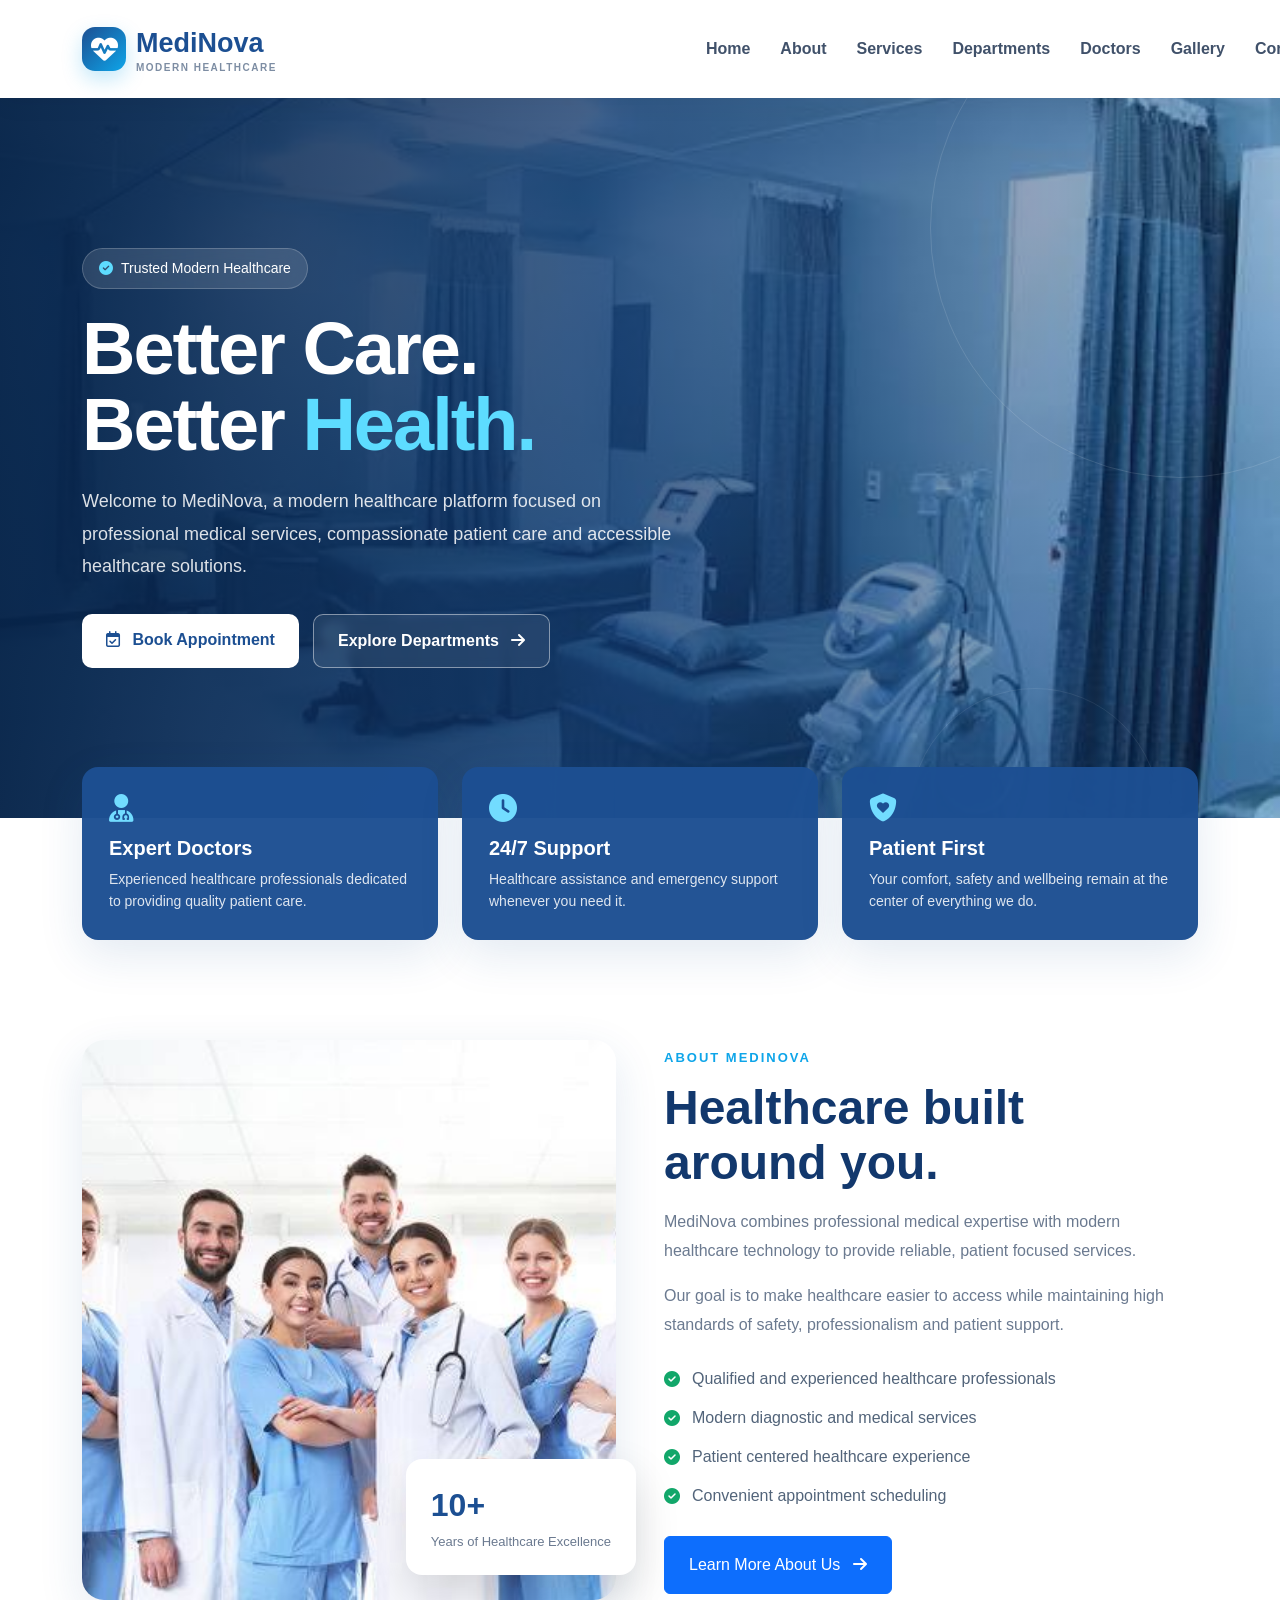
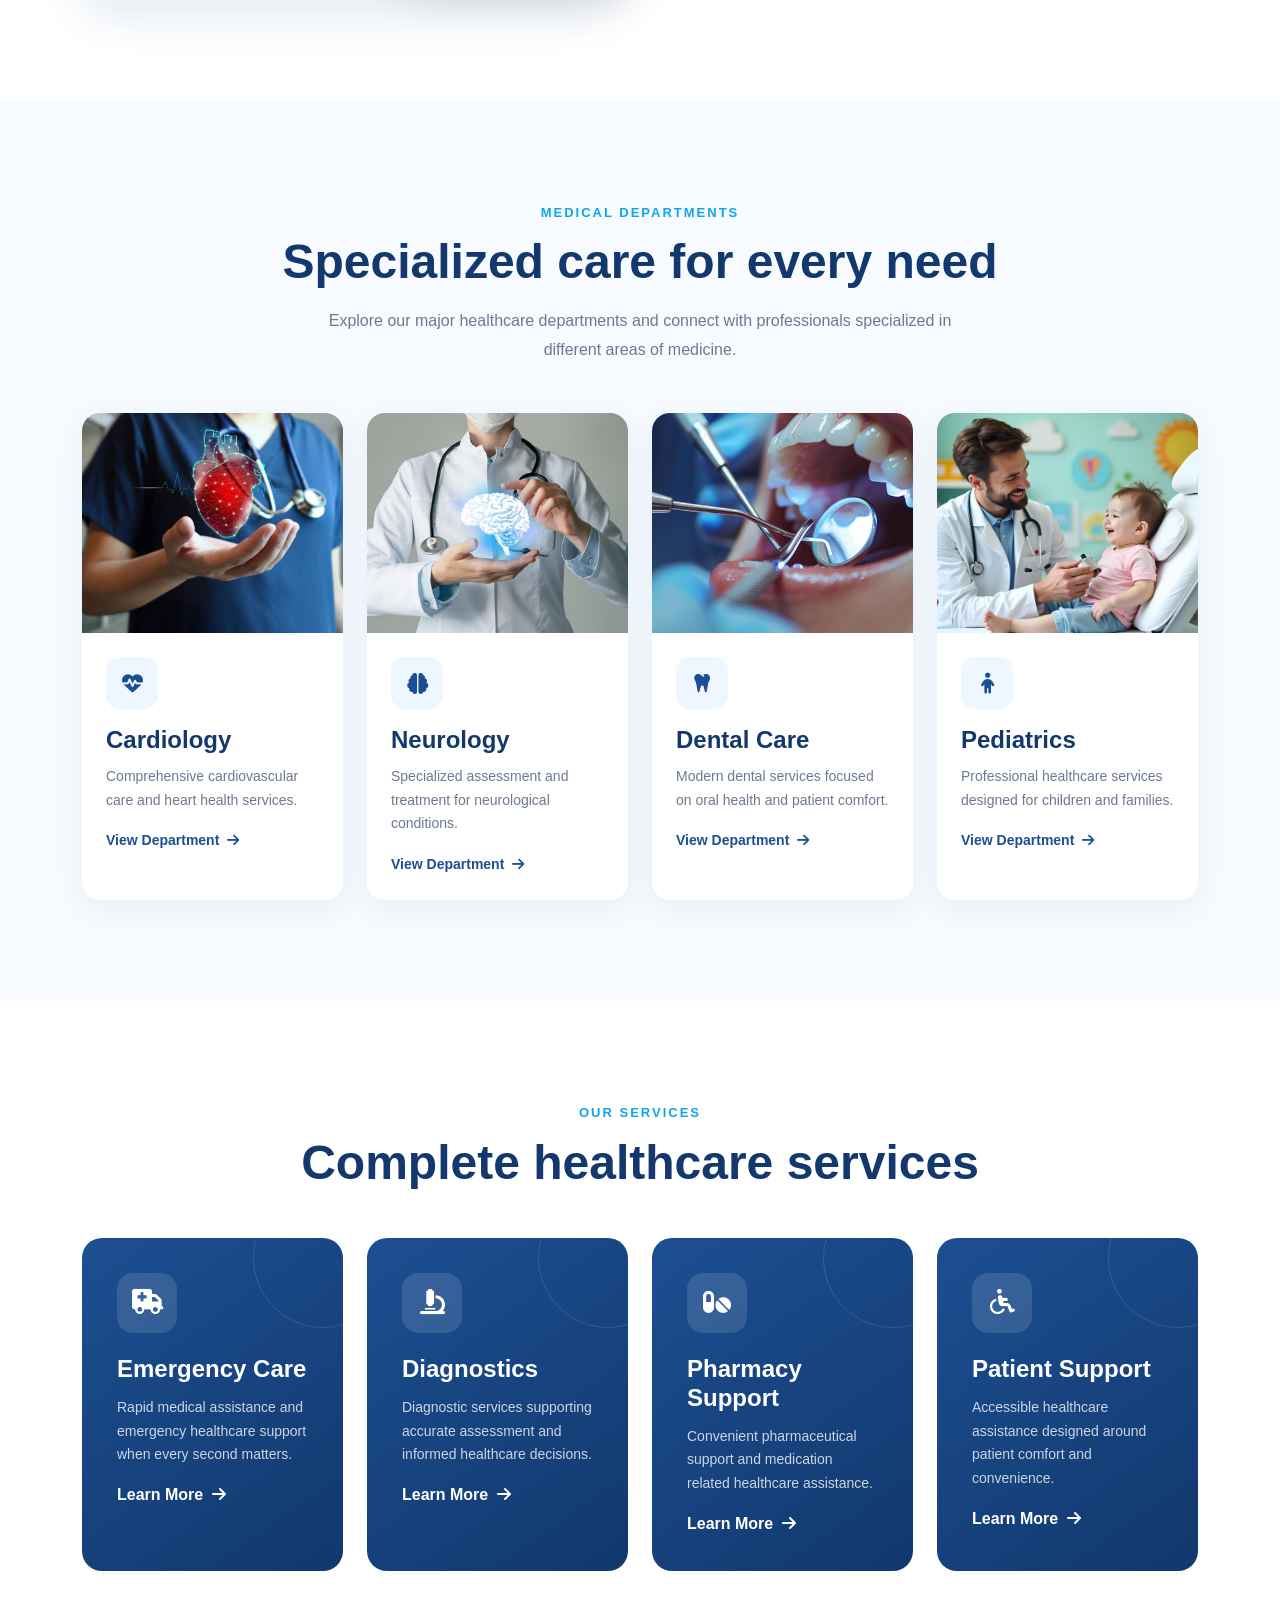
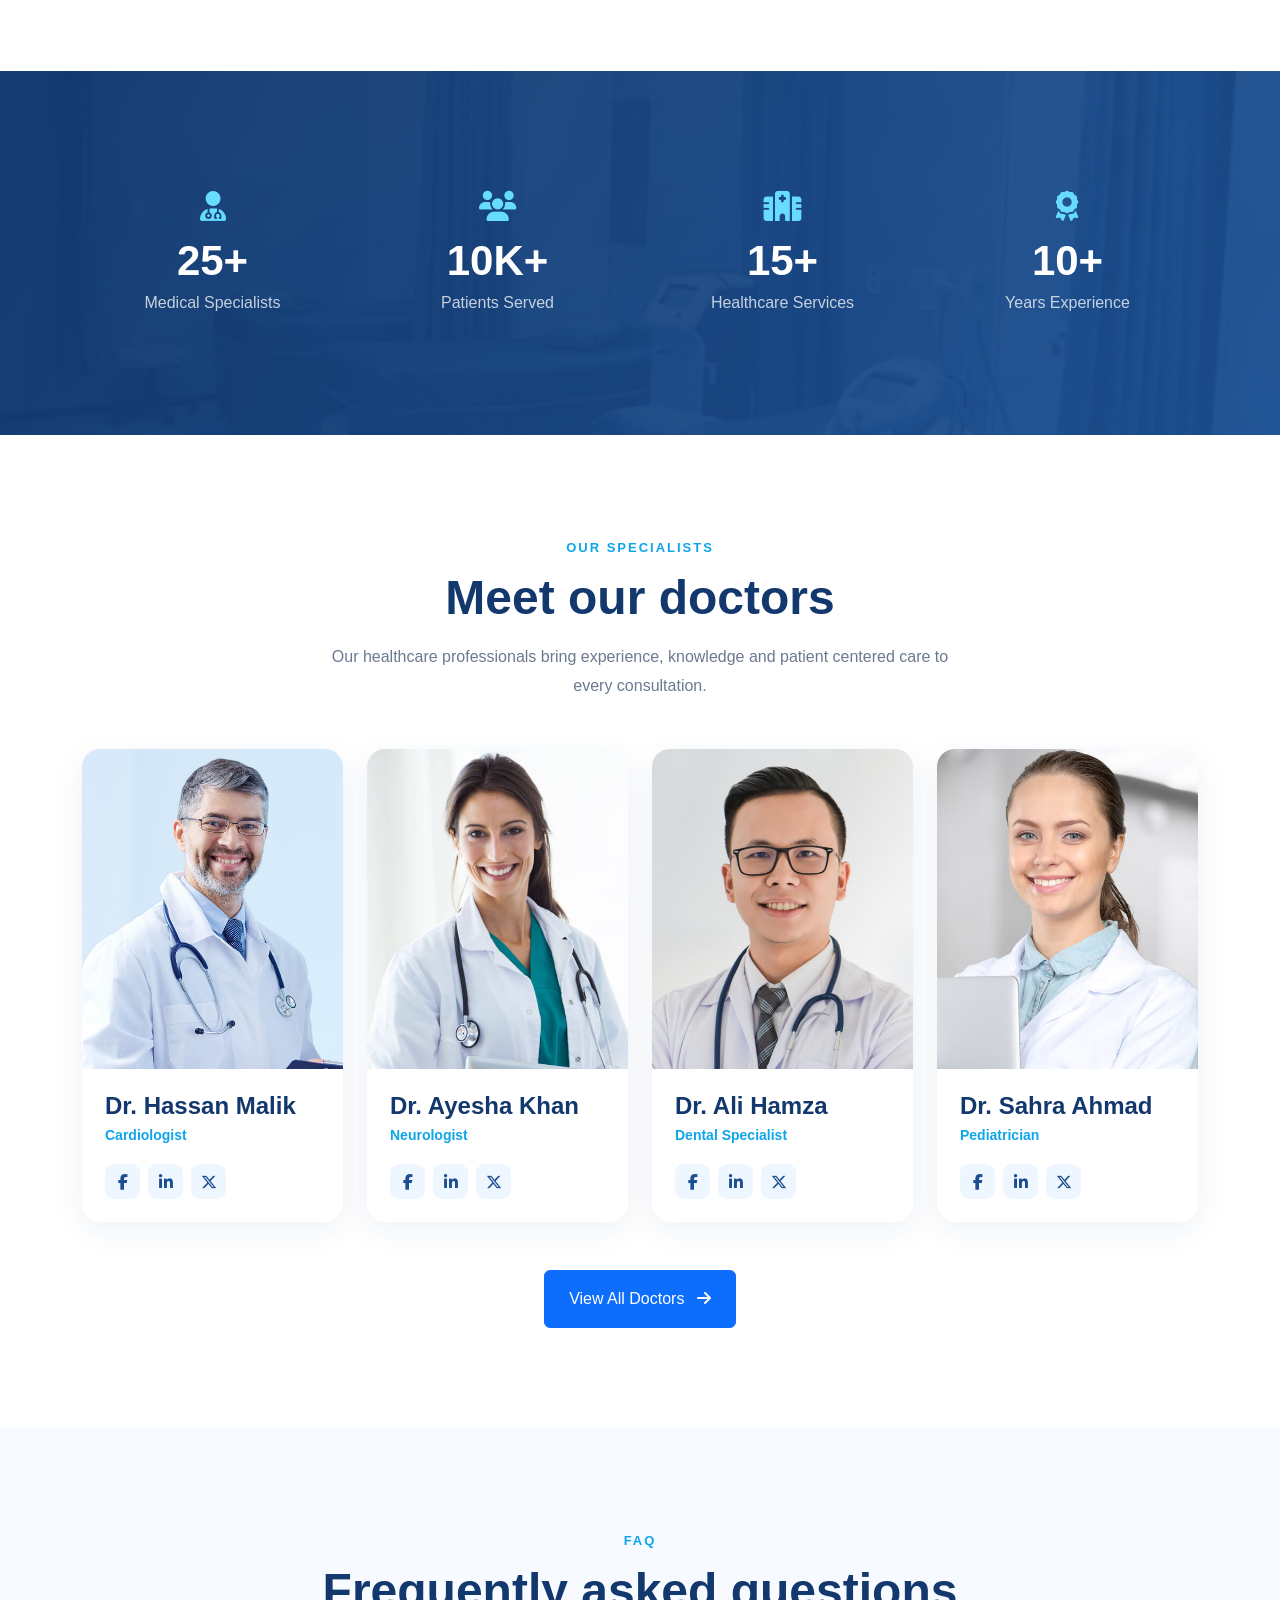
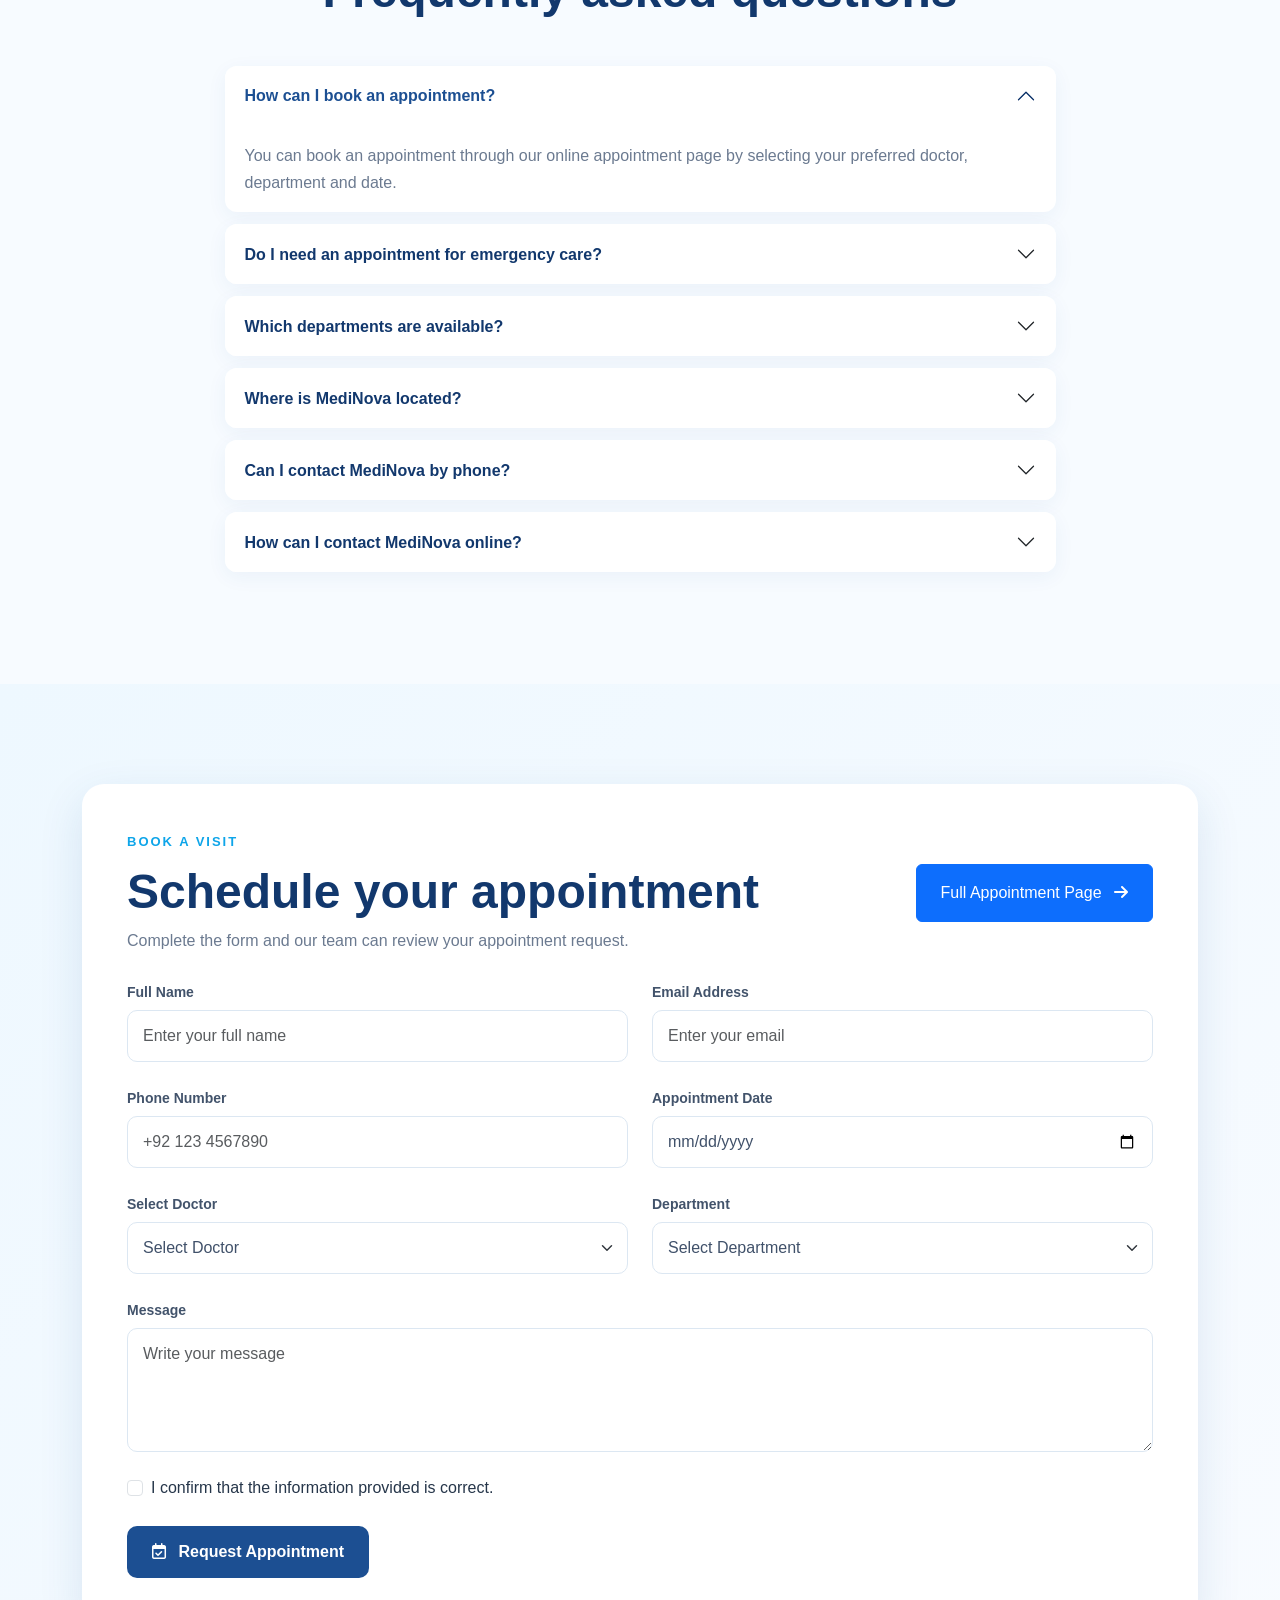
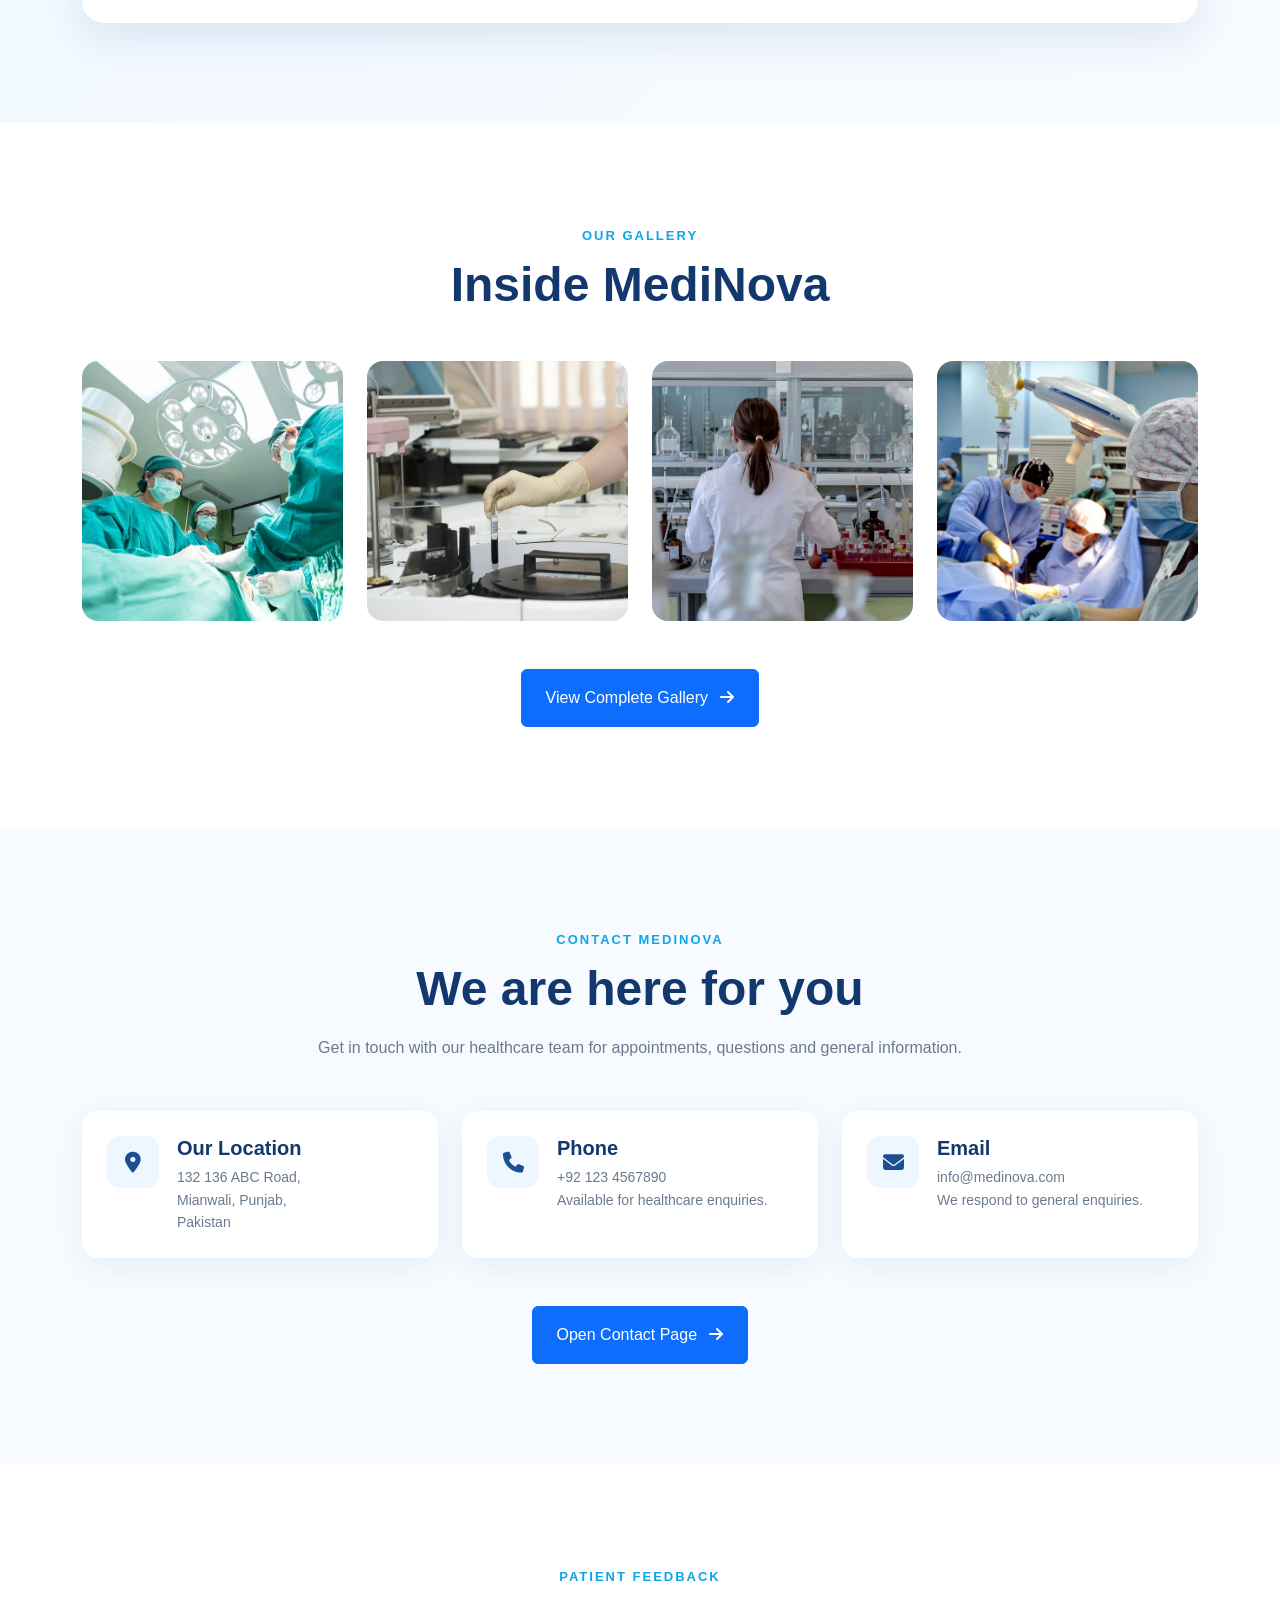
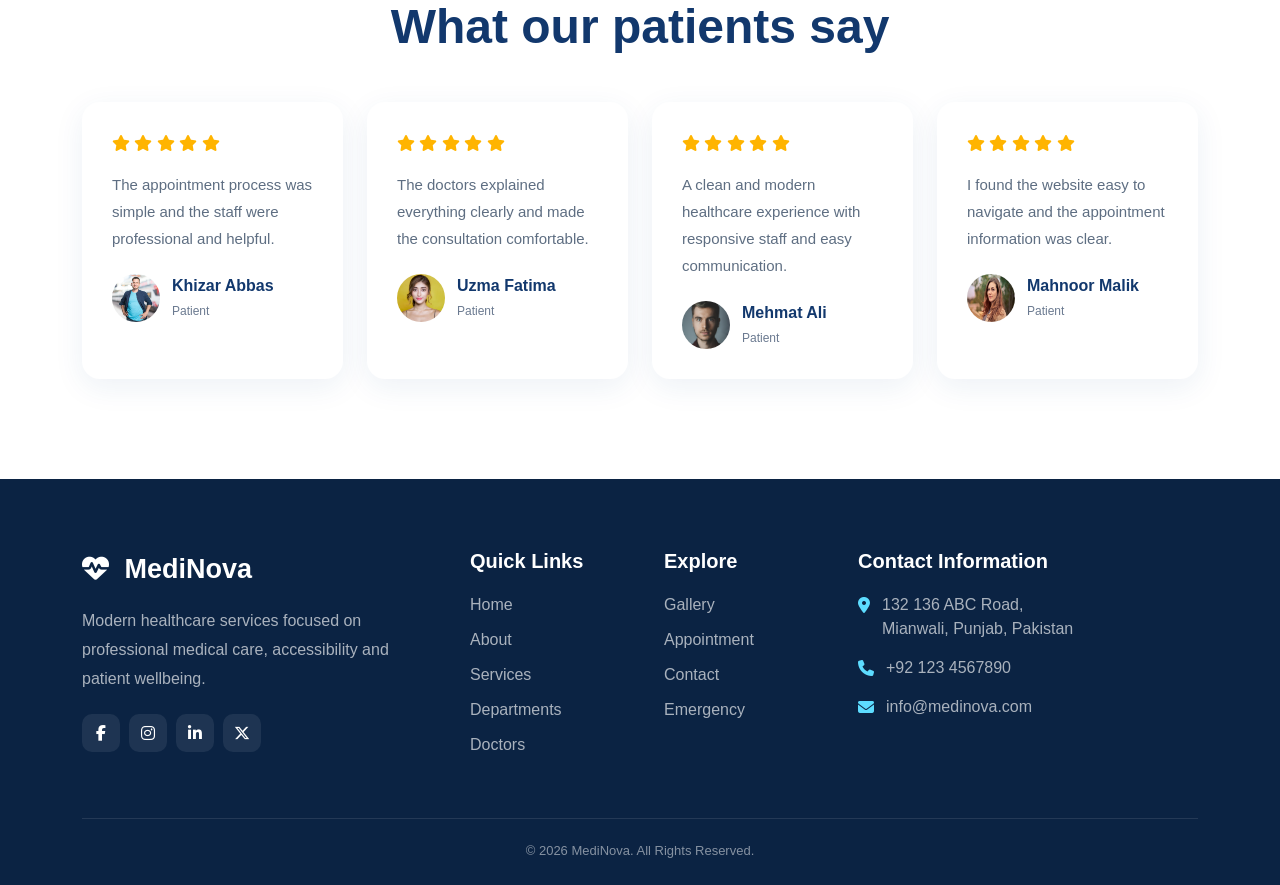
==== commit d48eaa07: "Update index.html" ====
--- a/index.html
+++ b/index.html
@@ -2641,7 +2641,7 @@
               <img src="./images/review1.jpg" alt="Patient">
 
               <div>
-                <strong>Sarah Ahmed</strong>
+                <strong>Khizar Abbas</strong>
                 <span>Patient</span>
               </div>
 
@@ -2674,7 +2674,7 @@
               <img src="./images/review2.jpg" alt="Patient">
 
               <div>
-                <strong>Usman Khan</strong>
+                <strong>Uzma Fatima</strong>
                 <span>Patient</span>
               </div>
 
@@ -2707,7 +2707,7 @@
               <img src="./images/review3.jpg" alt="Patient">
 
               <div>
-                <strong>Maria Ali</strong>
+                <strong>Mehmat Ali</strong>
                 <span>Patient</span>
               </div>
 
@@ -2740,7 +2740,7 @@
               <img src="./images/review4.jpg" alt="Patient">
 
               <div>
-                <strong>Hamza Raza</strong>
+                <strong>Mahnoor Malik</strong>
                 <span>Patient</span>
               </div>
 
@@ -3018,4 +3018,4 @@
 
 </body>
 
-</html>+</html>
